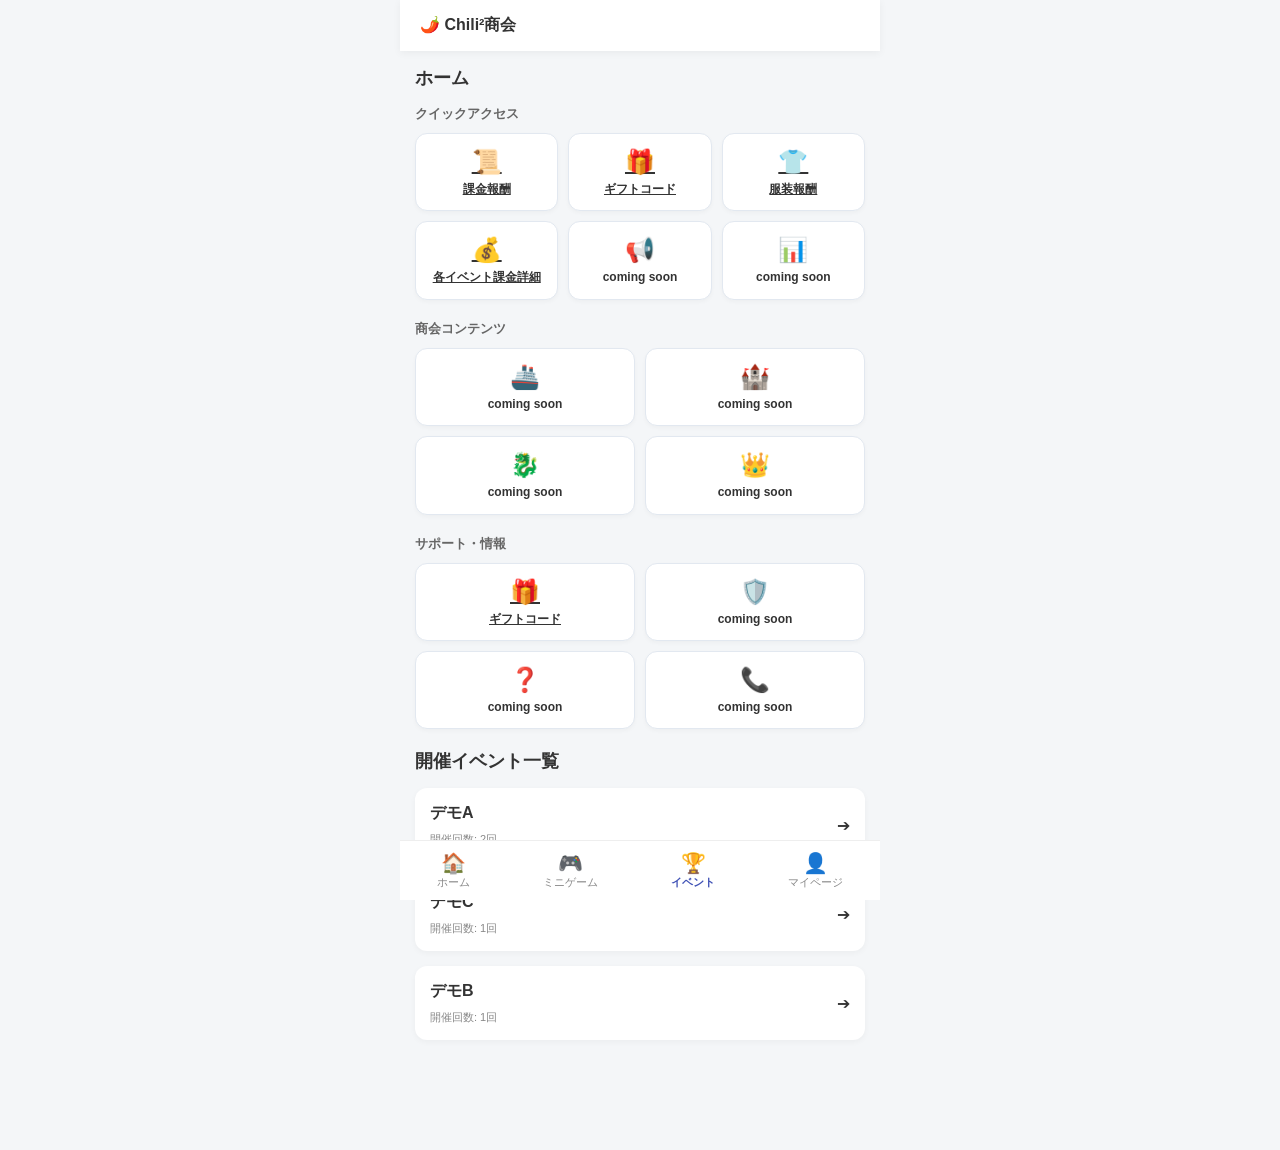
==== index.html @ e974bac5 "Update index.html" ====
<!DOCTYPE html>
<html lang="ja">
<head>
  <meta charset="UTF-8">
  <meta name="viewport" content="width=device-width, initial-scale=1.0, maximum-scale=1.0, user-scalable=no">
  <title>ゲームイベント管理ポータル</title>
  <link rel="stylesheet" href="style.css">
</head>
<body>

  <!-- ヘッダー -->
  <header class="top-bar">
    <div class="logo">🌶️ Chili²商会</div>
  </header>

  <main class="main-content">
      <!-- ▼ ホーム画面 ▼ -->
          <div id="view-home" class="view-section active">
            <h3 class="section-title">ホーム</h3>

            <!-- クイックメニュー（3列グリッド） -->
            <div class="home-section">
              <div class="home-section-title">クイックアクセス</div>
              <div class="btn-grid-3">
                <a href="https://auto-page.37games.com/dzg_0714/?cid=zfy&appLanguage=en-US" class="action-btn" target="_blank" rel="noopener noreferrer">
                  <span class="action-btn-icon">📜</span>
                  <span class="action-btn-label">課金報酬</span>
                </a>
                <a href="https://cdnorigin-gevents.37games.com/globalexchange/index.html?gameid=209" class="action-btn" target="_blank" rel="noopener noreferrer">
                  <span class="action-btn-icon">🎁</span>
                  <span class="action-btn-label">ギフトコード</span>
                </a>
                <a href="https://shonin-chilichili.github.io/hukusou/" class="action-btn" target="_blank" rel="noopener noreferrer">
                  <span class="action-btn-icon">👕</span>
                  <span class="action-btn-label">服装報酬</span>
                </a>
                <a href="item-price.html" class="action-btn" target="_blank" rel="noopener noreferrer">
                  <span class="action-btn-icon">💰</span>
                  <span class="action-btn-label">各イベント課金詳細</span>
                </a>
                <button class="action-btn">
                  <span class="action-btn-icon">📢</span>
                  <span class="action-btn-label">coming soon</span>
                </button>
                <button class="action-btn">
                  <span class="action-btn-icon">📊</span>
                  <span class="action-btn-label">coming soon</span>
                </button>
              </div>
            </div>

            <!-- コンテンツメニュー（2列グリッド） -->
            <div class="home-section">
              <div class="home-section-title">商会コンテンツ</div>
              <div class="btn-grid-2">
                <button class="action-btn">
                  <span class="action-btn-icon">🚢</span>
                  <span class="action-btn-label">coming soon</span>
                </button>
                <button class="action-btn">
                  <span class="action-btn-icon">🏰</span>
                  <span class="action-btn-label">coming soon</span>
                </button>
                <button class="action-btn">
                  <span class="action-btn-icon">🐉</span>
                  <span class="action-btn-label">coming soon</span>
                </button>
                <button class="action-btn">
                  <span class="action-btn-icon">👑</span>
                  <span class="action-btn-label">coming soon</span>
                </button>
              </div>
            </div>

            <!-- サポート・コミュニティ（2列グリッド） -->
            <div class="home-section">
              <div class="home-section-title">サポート・情報</div>
              <div class="btn-grid-2">
                <a href="https://cdnorigin-gevents.37games.com/globalexchange/index.html?gameid=209" class="action-btn" target="_blank" rel="noopener noreferrer">
                  <span class="action-btn-icon">🎁</span>
                  <span class="action-btn-label">ギフトコード</span>
                </a>
                <button class="action-btn">
                  <span class="action-btn-icon">🛡️</span>
                  <span class="action-btn-label">coming soon</span>
                </button>
                <button class="action-btn">
                  <span class="action-btn-icon">❓</span>
                  <span class="action-btn-label">coming soon</span>
                </button>
                <button class="action-btn">
                  <span class="action-btn-icon">📞</span>
                  <span class="action-btn-label">coming soon</span>
                </button>
              </div>
            </div>

          </div>



    <!-- ▼ イベント/イベント一覧画面 ▼ -->
    <div id="view-event-detail" class="view-section active">
      <h3 class="section-title">開催イベント一覧</h3>
      <div id="event-list-container">
        <!-- JSでイベントカードが自動挿入されます -->
      </div>
    </div>

    <!-- ▼ イベント詳細画面 ▼ -->
    <div id="view-event-detail" class="view-section">
      <button id="back-to-events-btn" class="btn-secondary" style="margin-bottom: 15px;">← イベント一覧に戻る</button>
      <h3 id="detail-event-title" class="section-title">イベント名</h3>
      <div id="event-history-container">
        <!-- JSで日付ごとの全員の戦績が自動挿入されます -->
      </div>
    </div>

<!-- ▼ ミニゲーム画面 ▼ -->
    <div id="view-minigame" class="view-section">
      <h3 class="section-title">ミニゲーム</h3>
      
      <!-- カード全体をタップで移動可能なリンク構造 -->
      <a href="minigame/牧場点呼.html" class="game-card" style="background-image: url('image/牧場点呼.png');" target="_blank" rel="noopener noreferrer">
        <div class="game-card-content">
          <span class="game-title">牧場点呼</span>
        </div>
      </a>
      <br>
      <a href="minigame/棋士との遭遇.html" class="game-card" style="background-image: url('image/棋士との遭遇.png');" target="_blank" rel="noopener noreferrer">
        <div class="game-card-content">
          <span class="game-title">棋士との遭遇</span>
        </div>
      </a>
      <br>
      <a href="minigame/花札の恋.html" class="game-card" style="background-image: url('image/花札の恋.png');" target="_blank" rel="noopener noreferrer">
        <div class="game-card-content">
          <span class="game-title">花札の恋</span>
        </div>
      </a>

    </div>

    <!-- ▼ マイページ画面 ▼ -->
    <div id="view-profile" class="view-section">
      <h3 class="section-title">マイページ</h3>

      <!-- 未ログイン状態（ID入力フォーム） -->
      <div id="login-form" class="card text-center">
        <p>プレイヤーID（番号）を入力してください。</p>
        <p class="hint">※テスト用ID: 1001 (田中), 1002 (佐藤)</p>
        <input type="number" id="member-id-input" placeholder="例: 1001" inputmode="numeric">
        <p id="login-error" class="error-msg hidden">該当するIDが見つかりません。</p>
        <button id="login-btn" class="btn-primary" style="width: 100%;">戦績を見る</button>
      </div>

      <!-- ログイン成功後の表示エリア -->
      <div id="user-dashboard" class="hidden">
        <div class="user-header card">
          <div class="user-icon">👤</div>
          <h4 id="user-name">---</h4>
          <p>ID: <span id="user-id-display">----</span></p>
          <button id="logout-btn" class="btn-secondary btn-sm" style="margin-top: 10px;">ID変更</button>
        </div>

        <!-- 表示形式の切り替えタブ -->
        <div class="display-toggle-tabs">
          <button id="tab-timeline" class="toggle-tab active">日付順（時系列）</button>
          <button id="tab-by-event" class="toggle-tab">イベント別</button>
        </div>

        <!-- 時系列表示 -->
        <div id="personal-timeline-view">
          <!-- JSで自動生成 -->
        </div>

        <!-- イベント別表示 -->
        <div id="personal-by-event-view" class="hidden">
          <!-- JSで自動生成 -->
        </div>
      </div>

    </div>

  </main>

  <!-- 下部固定ナビゲーション -->
  <nav class="bottom-nav">
    <a href="#" class="nav-item" data-target="home">
      <span class="nav-icon">🏠</span>
      <span class="nav-label">ホーム</span>
    </a>
    <a href="#" class="nav-item" data-target="minigame">
      <span class="nav-icon">🎮</span>
      <span class="nav-label">ミニゲーム</span>
    </a>
    <a href="#" class="nav-item active" data-target="event-detail">
      <span class="nav-icon">🏆</span>
      <span class="nav-label">イベント</span>
    </a>
    <a href="#" class="nav-item" data-target="profile">
      <span class="nav-icon">👤</span>
      <span class="nav-label">マイページ</span>
    </a>
  </nav>

  <script src="script.js"></script>
</body>
</html>
---- style.css ----
:root {
  --primary-color: #3f51b5;
  --bg-color: #f4f6f8;
  --text-main: #333;
  --text-sub: #666;
}

body {
  margin: 0;
  font-family: -apple-system, BlinkMacSystemFont, "Segoe UI", Roboto, sans-serif;
  background-color: var(--bg-color);
  color: var(--text-main);
  max-width: 480px;
  margin: 0 auto;
  min-height: 100vh;
  position: relative;
  padding-bottom: 80px;
}

.top-bar {
  background-color: #fff;
  padding: 15px 20px;
  font-weight: bold;
  box-shadow: 0 2px 8px rgba(0,0,0,0.05);
}

.main-content {
  padding: 15px;
}

.section-title {
  font-size: 18px;
  margin-top: 0;
  margin-bottom: 15px;
}

.card {
  background: #fff;
  border-radius: 12px;
  padding: 15px;
  margin-bottom: 15px;
  box-shadow: 0 2px 6px rgba(0,0,0,0.04);
}

.text-center { text-align: center; }
.hidden { display: none !important; }

.view-section {
  display: none;
}
.view-section.active {
  display: block;
}

/* ボタン類 */
.btn-primary {
  background: var(--primary-color);
  color: #fff;
  border: none;
  padding: 12px;
  border-radius: 8px;
  font-weight: bold;
  cursor: pointer;
}
.btn-secondary {
  background: #e0e0e0;
  color: #333;
  border: none;
  padding: 8px 16px;
  border-radius: 6px;
  cursor: pointer;
}
.btn-sm { font-size: 12px; padding: 4px 10px; }

/* 入力フォーム */
#member-id-input {
  width: 80%;
  padding: 10px;
  margin: 15px 0;
  font-size: 18px;
  text-align: center;
  border: 1px solid #ccc;
  border-radius: 8px;
}
.hint { font-size: 11px; color: #888; }
.error-msg { color: #d32f2f; font-size: 12px; }

/* イベントカード */
.event-card {
  display: flex;
  justify-content: space-between;
  align-items: center;
  cursor: pointer;
}

/* 日付・ランキングリスト */
.date-badge {
  display: inline-block;
  background: #e8eaf6;
  color: var(--primary-color);
  padding: 4px 8px;
  border-radius: 4px;
  font-size: 12px;
  font-weight: bold;
  margin-bottom: 10px;
}

.score-list {
  list-style: none;
  padding: 0;
  margin: 0;
}
.score-item {
  display: flex;
  justify-content: space-between;
  padding: 8px 0;
  border-bottom: 1px dashed #eee;
}
.score-item:last-child { border-bottom: none; }
.points { font-weight: bold; color: #2e7d32; }

/* 表示切り替えタブ */
.display-toggle-tabs {
  display: flex;
  gap: 10px;
  margin-bottom: 15px;
}
.toggle-tab {
  flex: 1;
  padding: 10px;
  border: 1px solid var(--primary-color);
  background: #fff;
  color: var(--primary-color);
  border-radius: 8px;
  font-weight: bold;
  cursor: pointer;
}
.toggle-tab.active {
  background: var(--primary-color);
  color: #fff;
}

/* ナビゲーション */
.bottom-nav {
  position: fixed;
  bottom: 0;
  left: 50%;
  transform: translateX(-50%);
  width: 100%;
  max-width: 480px;
  background: #fff;
  display: flex;
  justify-content: space-around;
  padding: 10px 0;
  border-top: 1px solid #eee;
  z-index: 100;
}
.nav-item {
  display: flex;
  flex-direction: column;
  align-items: center;
  text-decoration: none;
  color: #888;
  font-size: 11px;
}
.nav-item.active { color: var(--primary-color); font-weight: bold; }
.nav-icon { font-size: 20px; }



/* リンクボタン用スタイル */
.btn-game-link {
  display: block;
  text-decoration: none;
  line-height: 24px;
  box-sizing: border-box;
}

/* ミニゲームカード全体（全体タップ可） */
.game-card {
  display: block;
  position: relative;
  width: 100%;
  height: 140px;
  border-radius: 12px;
  overflow: hidden;
  text-decoration: none;
  background-size: cover;
  background-position: center;
  box-shadow: 0 2px 6px rgba(0,0,0,0.1);
  box-sizing: border-box;
}

/* 薄い灰色のオーバーレイ（文字の視認性向上のための薄いグレーレイヤー） */
.game-card::before {
  content: '';
  position: absolute;
  top: 0;
  left: 0;
  width: 100%;
  height: 100%;
  background-color: rgba(80, 80, 80, 0.5); /* 灰色の濃さは最後の数値(0.5)で調整可能 */
  z-index: 1;
}

/* カード内のタイトルテキスト配置 */
.game-card-content {
  position: relative;
  z-index: 2;
  height: 100%;
  display: flex;
  align-items: center;
  justify-content: center;
  padding: 15px;
  box-sizing: border-box;
}

.game-title {
  color: #ffffff;
  font-size: 20px;
  font-weight: bold;
  text-shadow: 0 2px 4px rgba(0, 0, 0, 0.6);
  text-align: center;
}

/* ===================================
   ホーム画面用ボタン＆グリッドスタイル
   =================================== */

.home-section {
  margin-bottom: 20px;
}

.home-section-title {
  font-size: 13px;
  color: var(--text-sub);
  margin-bottom: 10px;
  font-weight: bold;
}

/* メインバナー風ボタン */
.banner-btn {
  display: flex;
  align-items: center;
  justify-content: space-between;
  background: linear-gradient(135deg, var(--primary-color), #5c6bc0);
  color: #ffffff;
  padding: 16px 20px;
  border-radius: 12px;
  font-weight: bold;
  font-size: 15px;
  margin-bottom: 20px;
  box-shadow: 0 4px 10px rgba(63, 81, 181, 0.25);
  cursor: pointer;
  border: none;
  width: 100%;
  box-sizing: border-box;
  transition: transform 0.1s, opacity 0.1s;
}

.banner-btn:active {
  opacity: 0.9;
  transform: scale(0.98);
}

/* グリッドレイアウト（3列 / 2列） */
.btn-grid-3 {
  display: grid;
  grid-template-columns: repeat(3, 1fr);
  gap: 10px;
}

.btn-grid-2 {
  display: grid;
  grid-template-columns: repeat(2, 1fr);
  gap: 10px;
}

/* アイコンカードボタン */
.action-btn {
  display: flex;
  flex-direction: column;
  align-items: center;
  justify-content: center;
  background: #ffffff;
  border: 1px solid #e2e8f0;
  border-radius: 12px;
  padding: 14px 8px;
  color: var(--text-main);
  box-shadow: 0 2px 4px rgba(0,0,0,0.03);
  transition: transform 0.1s, background-color 0.1s, box-shadow 0.1s;
  cursor: pointer;
  width: 100%;
  box-sizing: border-box;
}

.action-btn:hover {
  box-shadow: 0 4px 8px rgba(0,0,0,0.06);
}

.action-btn:active {
  transform: scale(0.96);
  background-color: #f0f4f8;
}

.action-btn-icon {
  font-size: 24px;
  margin-bottom: 6px;
}

.action-btn-label {
  font-size: 12px;
  font-weight: bold;
  text-align: center;
  line-height: 1.2;
}
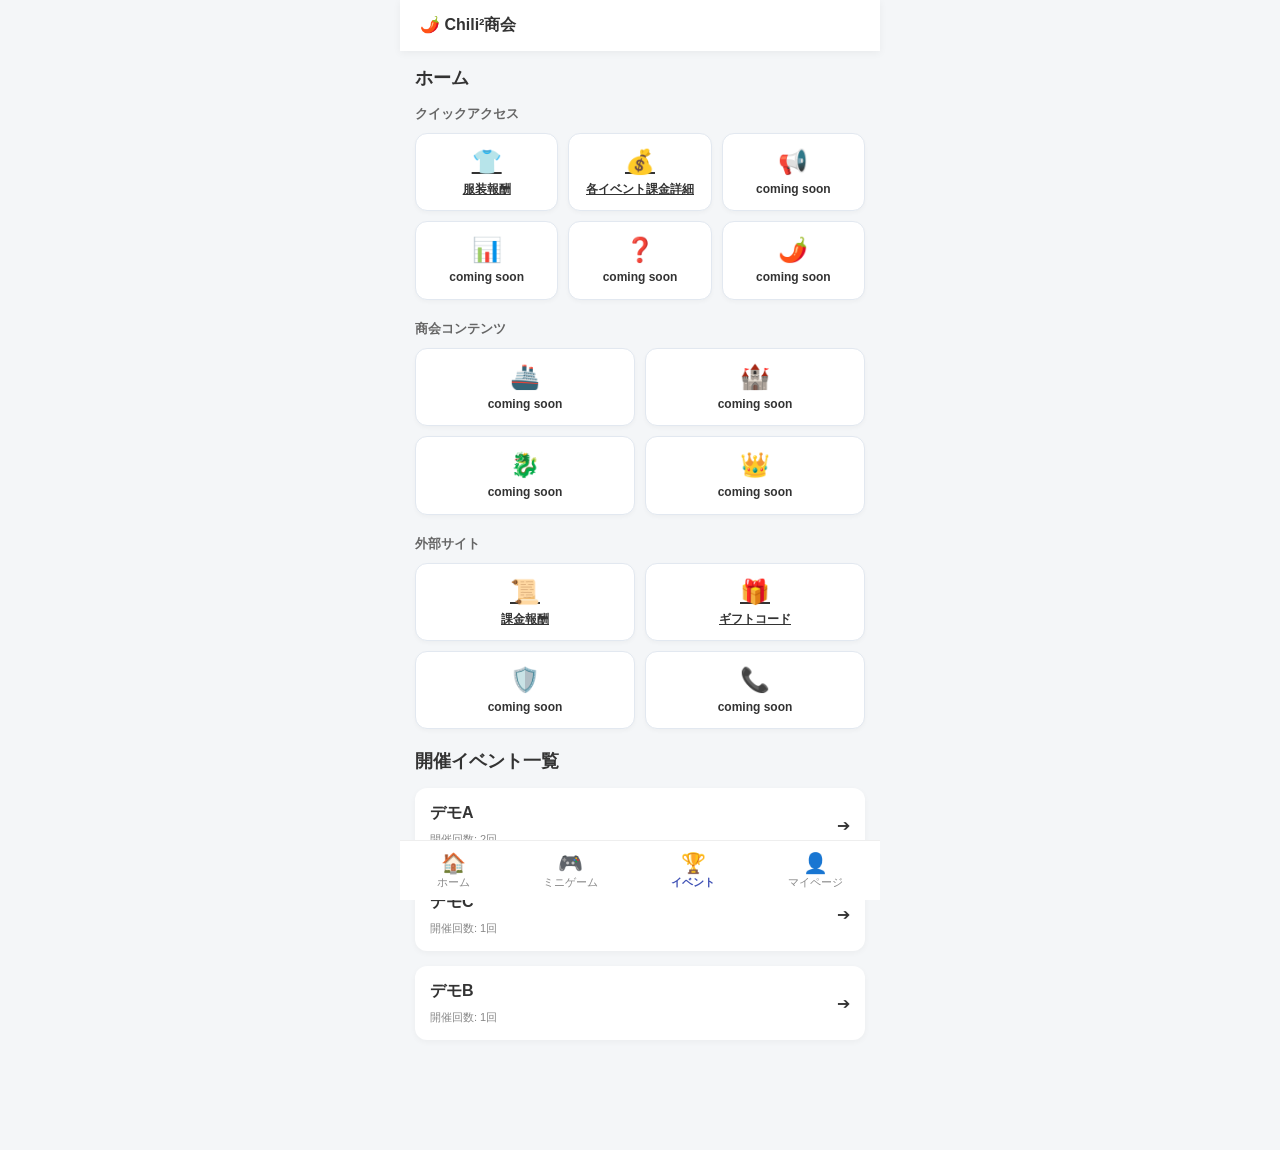
==== commit 62976ff8: "Update index.html" ====
--- a/index.html
+++ b/index.html
@@ -22,14 +22,6 @@
             <div class="home-section">
               <div class="home-section-title">クイックアクセス</div>
               <div class="btn-grid-3">
-                <a href="https://auto-page.37games.com/dzg_0714/?cid=zfy&appLanguage=en-US" class="action-btn" target="_blank" rel="noopener noreferrer">
-                  <span class="action-btn-icon">📜</span>
-                  <span class="action-btn-label">課金報酬</span>
-                </a>
-                <a href="https://cdnorigin-gevents.37games.com/globalexchange/index.html?gameid=209" class="action-btn" target="_blank" rel="noopener noreferrer">
-                  <span class="action-btn-icon">🎁</span>
-                  <span class="action-btn-label">ギフトコード</span>
-                </a>
                 <a href="https://shonin-chilichili.github.io/hukusou/" class="action-btn" target="_blank" rel="noopener noreferrer">
                   <span class="action-btn-icon">👕</span>
                   <span class="action-btn-label">服装報酬</span>
@@ -44,6 +36,14 @@
                 </button>
                 <button class="action-btn">
                   <span class="action-btn-icon">📊</span>
+                  <span class="action-btn-label">coming soon</span>
+                </button>
+                <button class="action-btn">
+                  <span class="action-btn-icon">❓</span>
+                  <span class="action-btn-label">coming soon</span>
+                </button>
+                <button class="action-btn">
+                  <span class="action-btn-icon">🌶️</span>
                   <span class="action-btn-label">coming soon</span>
                 </button>
               </div>
@@ -74,18 +74,18 @@
 
             <!-- サポート・コミュニティ（2列グリッド） -->
             <div class="home-section">
-              <div class="home-section-title">サポート・情報</div>
+              <div class="home-section-title">外部サイト</div>
               <div class="btn-grid-2">
+                <a href="https://auto-page.37games.com/dzg_0714/?cid=zfy&appLanguage=en-US" class="action-btn" target="_blank" rel="noopener noreferrer">
+                  <span class="action-btn-icon">📜</span>
+                  <span class="action-btn-label">課金報酬</span>
+                </a>
                 <a href="https://cdnorigin-gevents.37games.com/globalexchange/index.html?gameid=209" class="action-btn" target="_blank" rel="noopener noreferrer">
                   <span class="action-btn-icon">🎁</span>
                   <span class="action-btn-label">ギフトコード</span>
                 </a>
                 <button class="action-btn">
                   <span class="action-btn-icon">🛡️</span>
-                  <span class="action-btn-label">coming soon</span>
-                </button>
-                <button class="action-btn">
-                  <span class="action-btn-icon">❓</span>
                   <span class="action-btn-label">coming soon</span>
                 </button>
                 <button class="action-btn">
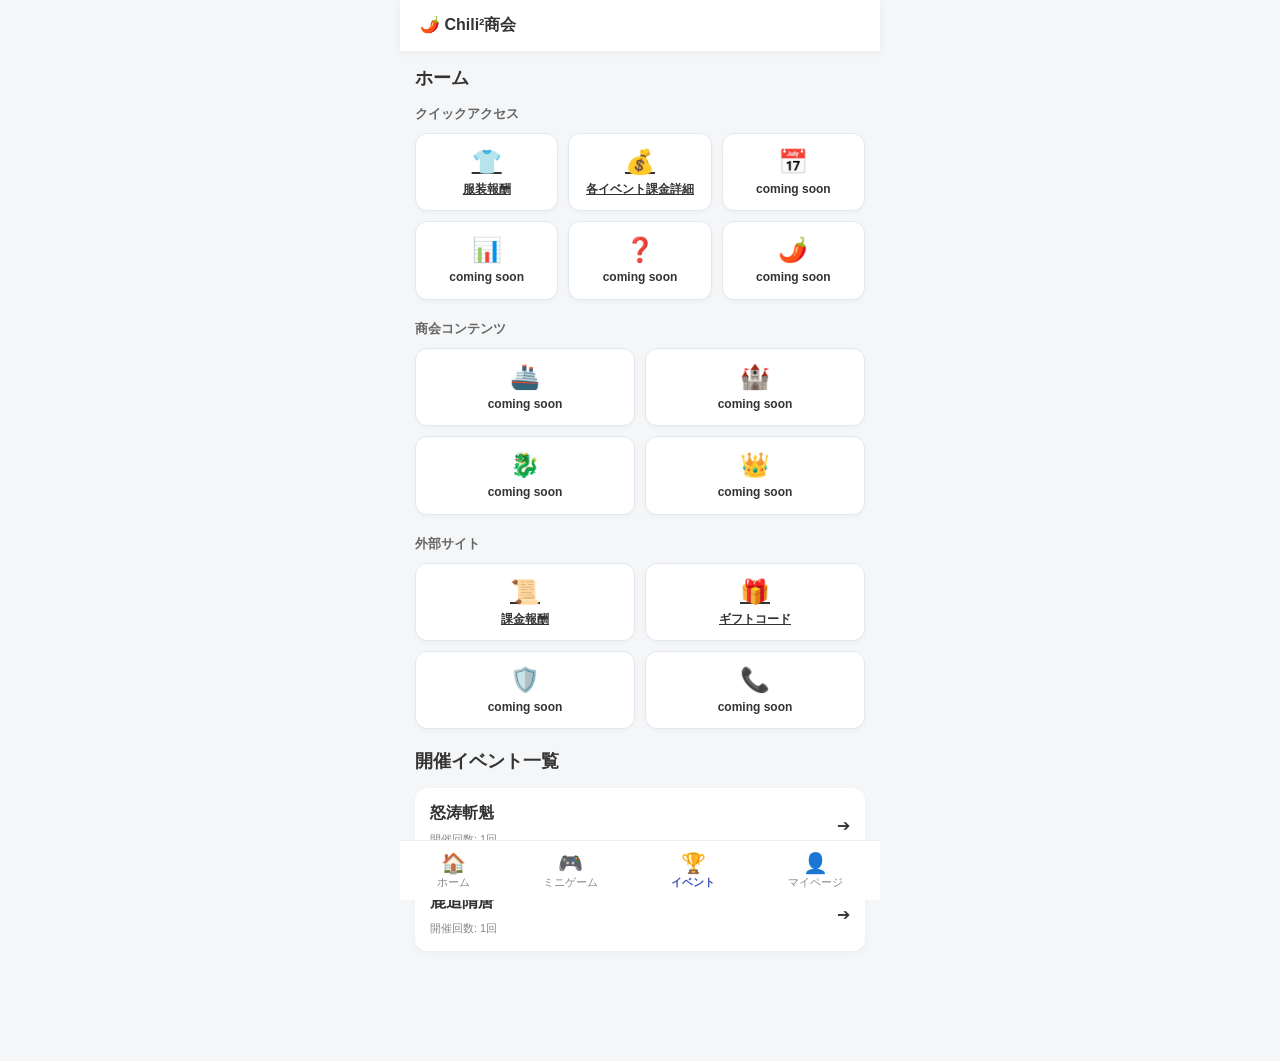
==== commit c4b26327: "Update index.html" ====
--- a/index.html
+++ b/index.html
@@ -22,16 +22,16 @@
             <div class="home-section">
               <div class="home-section-title">クイックアクセス</div>
               <div class="btn-grid-3">
-                <a href="https://shonin-chilichili.github.io/hukusou/" class="action-btn" target="_blank" rel="noopener noreferrer">
+                <a href="https://shonin-chilichili.github.io/hukusou/" class="action-btn" rel="noopener noreferrer">
                   <span class="action-btn-icon">👕</span>
                   <span class="action-btn-label">服装報酬</span>
                 </a>
-                <a href="item-price.html" class="action-btn" target="_blank" rel="noopener noreferrer">
+                <a href="item-price.html" class="action-btn" rel="noopener noreferrer">
                   <span class="action-btn-icon">💰</span>
                   <span class="action-btn-label">各イベント課金詳細</span>
                 </a>
                 <button class="action-btn">
-                  <span class="action-btn-icon">📢</span>
+                  <span class="action-btn-icon">📅</span>
                   <span class="action-btn-label">coming soon</span>
                 </button>
                 <button class="action-btn">
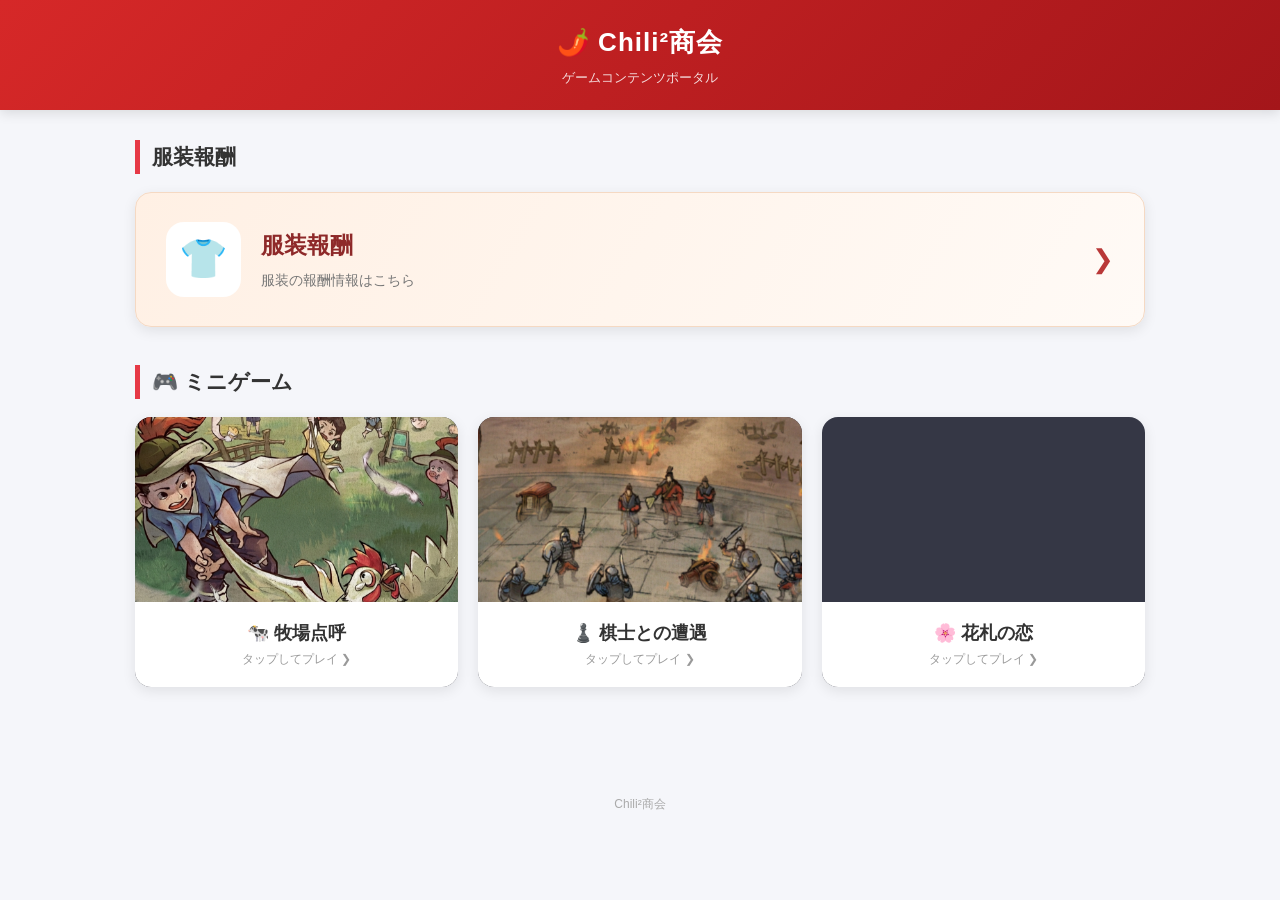
==== commit 63c5611e: "Update index.html" ====
--- a/index.html
+++ b/index.html
@@ -1,209 +1,353 @@
+
 <!DOCTYPE html>
 <html lang="ja">
 <head>
   <meta charset="UTF-8">
-  <meta name="viewport" content="width=device-width, initial-scale=1.0, maximum-scale=1.0, user-scalable=no">
-  <title>ゲームイベント管理ポータル</title>
-  <link rel="stylesheet" href="style.css">
+  <meta name="viewport" content="width=device-width, initial-scale=1.0">
+  <title>Chili²商会 | コンテンツ</title>
+
+  <style>
+    * {
+      box-sizing: border-box;
+    }
+
+    body {
+      margin: 0;
+      font-family: "Helvetica Neue", Arial, sans-serif;
+      background: #f5f6fa;
+      color: #333;
+      line-height: 1.6;
+    }
+
+    /* ヘッダー */
+    .top-bar {
+      background: linear-gradient(135deg, #d62828, #a4161a);
+      color: white;
+      text-align: center;
+      padding: 22px 15px;
+      box-shadow: 0 3px 12px rgba(0,0,0,0.12);
+    }
+
+    .logo {
+      font-size: 26px;
+      font-weight: 800;
+      letter-spacing: 1px;
+    }
+
+    .sub-title {
+      font-size: 13px;
+      margin-top: 4px;
+      opacity: 0.85;
+    }
+
+    /* メイン */
+    .container {
+      max-width: 1050px;
+      margin: 0 auto;
+      padding: 30px 20px 60px;
+    }
+
+    .section {
+      margin-bottom: 38px;
+    }
+
+    .section-title {
+      font-size: 21px;
+      font-weight: bold;
+      margin: 0 0 18px;
+      padding-left: 12px;
+      border-left: 5px solid #e63946;
+    }
+
+    /* 共通カード */
+    a {
+      text-decoration: none;
+      color: inherit;
+    }
+
+    .card {
+      display: block;
+      position: relative;
+      overflow: hidden;
+      border-radius: 16px;
+      box-shadow: 0 4px 14px rgba(0,0,0,0.09);
+      transition: transform 0.25s, box-shadow 0.25s;
+    }
+
+    .card:hover {
+      transform: translateY(-4px);
+      box-shadow: 0 9px 22px rgba(0,0,0,0.16);
+    }
+
+    .card:focus-visible {
+      outline: 3px solid #e63946;
+      outline-offset: 4px;
+    }
+
+    /* 服装報酬 */
+    .reward-card {
+      display: flex;
+      align-items: center;
+      justify-content: space-between;
+      gap: 15px;
+      min-height: 135px;
+      background: linear-gradient(120deg, #fff0e4, #fffaf6);
+      border: 1px solid #f5d9c3;
+      padding: 25px 30px;
+    }
+
+    .reward-left {
+      display: flex;
+      align-items: center;
+      gap: 20px;
+    }
+
+    .reward-icon {
+      display: flex;
+      justify-content: center;
+      align-items: center;
+      width: 75px;
+      height: 75px;
+      border-radius: 18px;
+      background: white;
+      font-size: 39px;
+      flex-shrink: 0;
+    }
+
+    .reward-name {
+      font-size: 23px;
+      font-weight: bold;
+      color: #8e2929;
+    }
+
+    .reward-description {
+      font-size: 14px;
+      color: #777;
+      margin-top: 5px;
+    }
+
+    .reward-arrow {
+      font-size: 26px;
+      color: #b93838;
+    }
+
+    /* ミニゲーム */
+    .game-grid {
+      display: grid;
+      grid-template-columns: repeat(3, minmax(0, 1fr));
+      gap: 20px;
+    }
+
+    .game-card {
+      background-color: #353745;
+    }
+
+    .game-image {
+      height: 185px;
+      background-position: center;
+      background-size: cover;
+      background-repeat: no-repeat;
+      transition: transform 0.3s;
+    }
+
+    .game-card:hover .game-image {
+      transform: scale(1.04);
+    }
+
+    .game-info {
+      position: relative;
+      background: white;
+      text-align: center;
+      padding: 17px 10px;
+    }
+
+    .game-title {
+      font-size: 18px;
+      font-weight: bold;
+      color: #333;
+    }
+
+    .game-hint {
+      font-size: 12px;
+      color: #999;
+      margin-top: 3px;
+    }
+
+    /* フッター */
+    .footer {
+      text-align: center;
+      font-size: 12px;
+      color: #aaa;
+      padding: 10px 0 25px;
+    }
+
+    /* スマホ */
+    @media (max-width: 650px) {
+      .top-bar {
+        padding: 18px 12px;
+      }
+
+      .logo {
+        font-size: 23px;
+      }
+
+      .container {
+        padding: 24px 15px 35px;
+      }
+
+      .section-title {
+        font-size: 19px;
+      }
+
+      .reward-card {
+        padding: 20px;
+        min-height: 110px;
+      }
+
+      .reward-icon {
+        width: 58px;
+        height: 58px;
+        font-size: 31px;
+      }
+
+      .reward-left {
+        gap: 13px;
+      }
+
+      .reward-name {
+        font-size: 19px;
+      }
+
+      .reward-description {
+        font-size: 12px;
+      }
+
+      .game-grid {
+        grid-template-columns: 1fr;
+        gap: 17px;
+      }
+
+      .game-image {
+        height: 190px;
+      }
+
+      .game-info {
+        padding: 13px;
+      }
+    }
+
+    @media (prefers-reduced-motion: reduce) {
+      .card,
+      .game-image {
+        transition: none;
+      }
+    }
+  </style>
 </head>
+
 <body>
 
   <!-- ヘッダー -->
   <header class="top-bar">
     <div class="logo">🌶️ Chili²商会</div>
+    <div class="sub-title">ゲームコンテンツポータル</div>
   </header>
 
-  <main class="main-content">
-      <!-- ▼ ホーム画面 ▼ -->
-          <div id="view-home" class="view-section active">
-            <h3 class="section-title">ホーム</h3>
-
-            <!-- クイックメニュー（3列グリッド） -->
-            <div class="home-section">
-              <div class="home-section-title">クイックアクセス</div>
-              <div class="btn-grid-3">
-                <a href="https://shonin-chilichili.github.io/hukusou/" class="action-btn" rel="noopener noreferrer">
-                  <span class="action-btn-icon">👕</span>
-                  <span class="action-btn-label">服装報酬</span>
-                </a>
-                <a href="item-price.html" class="action-btn" rel="noopener noreferrer">
-                  <span class="action-btn-icon">💰</span>
-                  <span class="action-btn-label">各イベント課金詳細</span>
-                </a>
-                <button class="action-btn">
-                  <span class="action-btn-icon">📅</span>
-                  <span class="action-btn-label">coming soon</span>
-                </button>
-                <button class="action-btn">
-                  <span class="action-btn-icon">📊</span>
-                  <span class="action-btn-label">coming soon</span>
-                </button>
-                <button class="action-btn">
-                  <span class="action-btn-icon">❓</span>
-                  <span class="action-btn-label">coming soon</span>
-                </button>
-                <button class="action-btn">
-                  <span class="action-btn-icon">🌶️</span>
-                  <span class="action-btn-label">coming soon</span>
-                </button>
-              </div>
+  <main class="container">
+
+    <!-- 服装報酬 -->
+    <section class="section">
+      <h2 class="section-title">服装報酬</h2>
+
+      <a
+        href="https://shonin-chilichili.github.io/hukusou/"
+        class="card reward-card"
+        target="_blank"
+        rel="noopener noreferrer"
+      >
+        <div class="reward-left">
+          <div class="reward-icon">👕</div>
+
+          <div>
+            <div class="reward-name">服装報酬</div>
+            <div class="reward-description">
+              服装の報酬情報はこちら
             </div>
-
-            <!-- コンテンツメニュー（2列グリッド） -->
-            <div class="home-section">
-              <div class="home-section-title">商会コンテンツ</div>
-              <div class="btn-grid-2">
-                <button class="action-btn">
-                  <span class="action-btn-icon">🚢</span>
-                  <span class="action-btn-label">coming soon</span>
-                </button>
-                <button class="action-btn">
-                  <span class="action-btn-icon">🏰</span>
-                  <span class="action-btn-label">coming soon</span>
-                </button>
-                <button class="action-btn">
-                  <span class="action-btn-icon">🐉</span>
-                  <span class="action-btn-label">coming soon</span>
-                </button>
-                <button class="action-btn">
-                  <span class="action-btn-icon">👑</span>
-                  <span class="action-btn-label">coming soon</span>
-                </button>
-              </div>
-            </div>
-
-            <!-- サポート・コミュニティ（2列グリッド） -->
-            <div class="home-section">
-              <div class="home-section-title">外部サイト</div>
-              <div class="btn-grid-2">
-                <a href="https://auto-page.37games.com/dzg_0714/?cid=zfy&appLanguage=en-US" class="action-btn" target="_blank" rel="noopener noreferrer">
-                  <span class="action-btn-icon">📜</span>
-                  <span class="action-btn-label">課金報酬</span>
-                </a>
-                <a href="https://cdnorigin-gevents.37games.com/globalexchange/index.html?gameid=209" class="action-btn" target="_blank" rel="noopener noreferrer">
-                  <span class="action-btn-icon">🎁</span>
-                  <span class="action-btn-label">ギフトコード</span>
-                </a>
-                <button class="action-btn">
-                  <span class="action-btn-icon">🛡️</span>
-                  <span class="action-btn-label">coming soon</span>
-                </button>
-                <button class="action-btn">
-                  <span class="action-btn-icon">📞</span>
-                  <span class="action-btn-label">coming soon</span>
-                </button>
-              </div>
-            </div>
-
           </div>
-
-
-
-    <!-- ▼ イベント/イベント一覧画面 ▼ -->
-    <div id="view-event-detail" class="view-section active">
-      <h3 class="section-title">開催イベント一覧</h3>
-      <div id="event-list-container">
-        <!-- JSでイベントカードが自動挿入されます -->
+        </div>
+
+        <span class="reward-arrow">❯</span>
+      </a>
+    </section>
+
+    <!-- ミニゲーム -->
+    <section class="section">
+      <h2 class="section-title">🎮 ミニゲーム</h2>
+
+      <div class="game-grid">
+
+        <!-- 牧場点呼 -->
+        <a
+          href="minigame/牧場点呼.html"
+          class="card game-card"
+          target="_blank"
+          rel="noopener noreferrer"
+        >
+          <div
+            class="game-image"
+            style="background-image: url('image/牧場点呼.png');"
+          ></div>
+
+          <div class="game-info">
+            <div class="game-title">🐄 牧場点呼</div>
+            <div class="game-hint">タップしてプレイ ❯</div>
+          </div>
+        </a>
+
+        <!-- 棋士との遭遇 -->
+        <a
+          href="minigame/棋士との遭遇.html"
+          class="card game-card"
+          target="_blank"
+          rel="noopener noreferrer"
+        >
+          <div
+            class="game-image"
+            style="background-image: url('image/棋士との遭遇.png');"
+          ></div>
+
+          <div class="game-info">
+            <div class="game-title">♟️ 棋士との遭遇</div>
+            <div class="game-hint">タップしてプレイ ❯</div>
+          </div>
+        </a>
+
+        <!-- 花札の恋 -->
+        <a
+          href="minigame/花札の恋.html"
+          class="card game-card"
+          target="_blank"
+          rel="noopener noreferrer"
+        >
+          <div
+            class="game-image"
+            style="background-image: url('image/花札の恋.png');"
+          ></div>
+
+          <div class="game-info">
+            <div class="game-title">🌸 花札の恋</div>
+            <div class="game-hint">タップしてプレイ ❯</div>
+          </div>
+        </a>
+
       </div>
-    </div>
-
-    <!-- ▼ イベント詳細画面 ▼ -->
-    <div id="view-event-detail" class="view-section">
-      <button id="back-to-events-btn" class="btn-secondary" style="margin-bottom: 15px;">← イベント一覧に戻る</button>
-      <h3 id="detail-event-title" class="section-title">イベント名</h3>
-      <div id="event-history-container">
-        <!-- JSで日付ごとの全員の戦績が自動挿入されます -->
-      </div>
-    </div>
-
-<!-- ▼ ミニゲーム画面 ▼ -->
-    <div id="view-minigame" class="view-section">
-      <h3 class="section-title">ミニゲーム</h3>
-      
-      <!-- カード全体をタップで移動可能なリンク構造 -->
-      <a href="minigame/牧場点呼.html" class="game-card" style="background-image: url('image/牧場点呼.png');" target="_blank" rel="noopener noreferrer">
-        <div class="game-card-content">
-          <span class="game-title">牧場点呼</span>
-        </div>
-      </a>
-      <br>
-      <a href="minigame/棋士との遭遇.html" class="game-card" style="background-image: url('image/棋士との遭遇.png');" target="_blank" rel="noopener noreferrer">
-        <div class="game-card-content">
-          <span class="game-title">棋士との遭遇</span>
-        </div>
-      </a>
-      <br>
-      <a href="minigame/花札の恋.html" class="game-card" style="background-image: url('image/花札の恋.png');" target="_blank" rel="noopener noreferrer">
-        <div class="game-card-content">
-          <span class="game-title">花札の恋</span>
-        </div>
-      </a>
-
-    </div>
-
-    <!-- ▼ マイページ画面 ▼ -->
-    <div id="view-profile" class="view-section">
-      <h3 class="section-title">マイページ</h3>
-
-      <!-- 未ログイン状態（ID入力フォーム） -->
-      <div id="login-form" class="card text-center">
-        <p>プレイヤーID（番号）を入力してください。</p>
-        <p class="hint">※テスト用ID: 1001 (田中), 1002 (佐藤)</p>
-        <input type="number" id="member-id-input" placeholder="例: 1001" inputmode="numeric">
-        <p id="login-error" class="error-msg hidden">該当するIDが見つかりません。</p>
-        <button id="login-btn" class="btn-primary" style="width: 100%;">戦績を見る</button>
-      </div>
-
-      <!-- ログイン成功後の表示エリア -->
-      <div id="user-dashboard" class="hidden">
-        <div class="user-header card">
-          <div class="user-icon">👤</div>
-          <h4 id="user-name">---</h4>
-          <p>ID: <span id="user-id-display">----</span></p>
-          <button id="logout-btn" class="btn-secondary btn-sm" style="margin-top: 10px;">ID変更</button>
-        </div>
-
-        <!-- 表示形式の切り替えタブ -->
-        <div class="display-toggle-tabs">
-          <button id="tab-timeline" class="toggle-tab active">日付順（時系列）</button>
-          <button id="tab-by-event" class="toggle-tab">イベント別</button>
-        </div>
-
-        <!-- 時系列表示 -->
-        <div id="personal-timeline-view">
-          <!-- JSで自動生成 -->
-        </div>
-
-        <!-- イベント別表示 -->
-        <div id="personal-by-event-view" class="hidden">
-          <!-- JSで自動生成 -->
-        </div>
-      </div>
-
-    </div>
+    </section>
 
   </main>
 
-  <!-- 下部固定ナビゲーション -->
-  <nav class="bottom-nav">
-    <a href="#" class="nav-item" data-target="home">
-      <span class="nav-icon">🏠</span>
-      <span class="nav-label">ホーム</span>
-    </a>
-    <a href="#" class="nav-item" data-target="minigame">
-      <span class="nav-icon">🎮</span>
-      <span class="nav-label">ミニゲーム</span>
-    </a>
-    <a href="#" class="nav-item active" data-target="event-detail">
-      <span class="nav-icon">🏆</span>
-      <span class="nav-label">イベント</span>
-    </a>
-    <a href="#" class="nav-item" data-target="profile">
-      <span class="nav-icon">👤</span>
-      <span class="nav-label">マイページ</span>
-    </a>
-  </nav>
-
-  <script src="script.js"></script>
+  <footer class="footer">
+    Chili²商会
+  </footer>
+
 </body>
 </html>
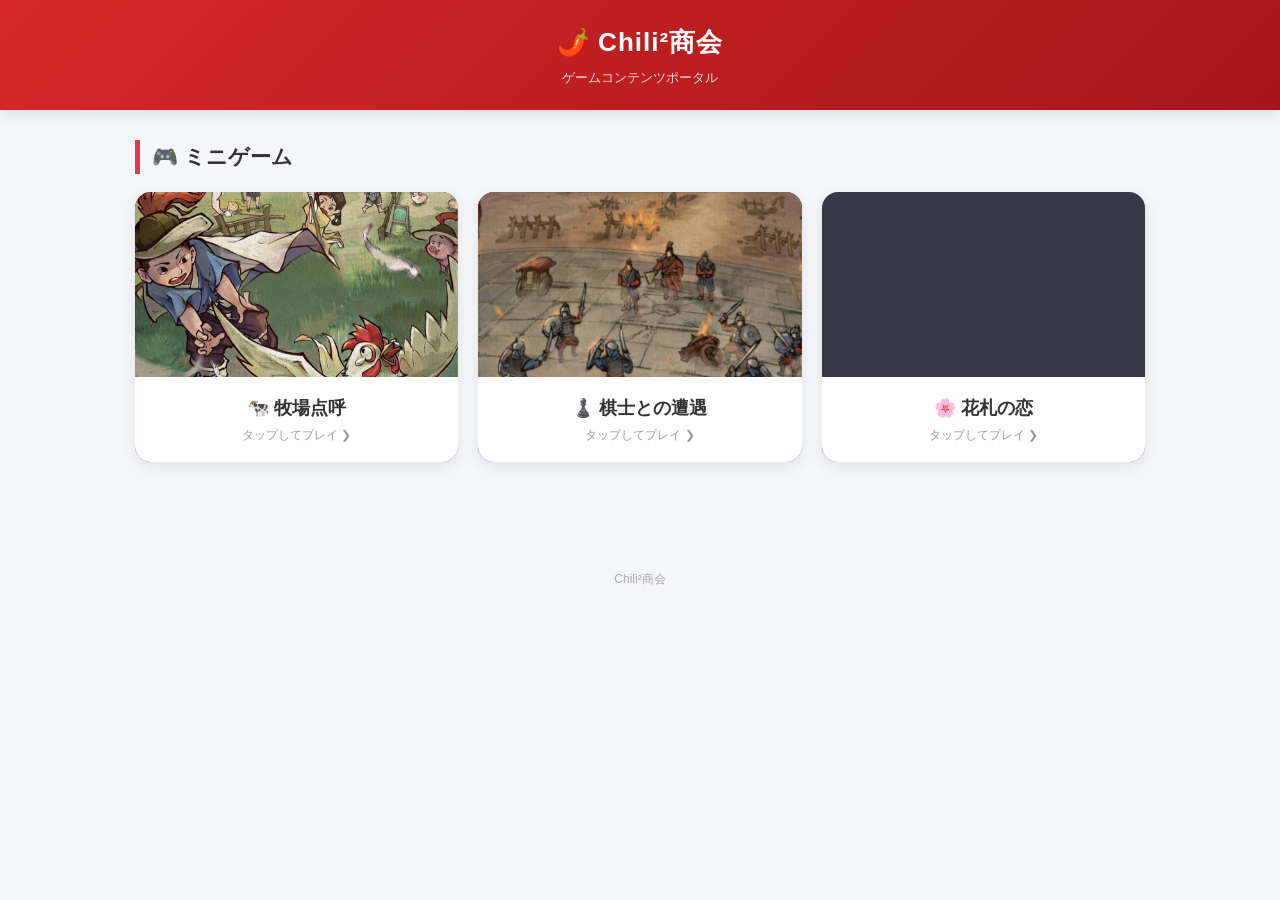
==== commit 6a27136b: "Update index.html" ====
--- a/index.html
+++ b/index.html
@@ -254,32 +254,6 @@
   </header>
 
   <main class="container">
-
-    <!-- 服装報酬 -->
-    <section class="section">
-      <h2 class="section-title">服装報酬</h2>
-
-      <a
-        href="https://shonin-chilichili.github.io/hukusou/"
-        class="card reward-card"
-        target="_blank"
-        rel="noopener noreferrer"
-      >
-        <div class="reward-left">
-          <div class="reward-icon">👕</div>
-
-          <div>
-            <div class="reward-name">服装報酬</div>
-            <div class="reward-description">
-              服装の報酬情報はこちら
-            </div>
-          </div>
-        </div>
-
-        <span class="reward-arrow">❯</span>
-      </a>
-    </section>
-
     <!-- ミニゲーム -->
     <section class="section">
       <h2 class="section-title">🎮 ミニゲーム</h2>
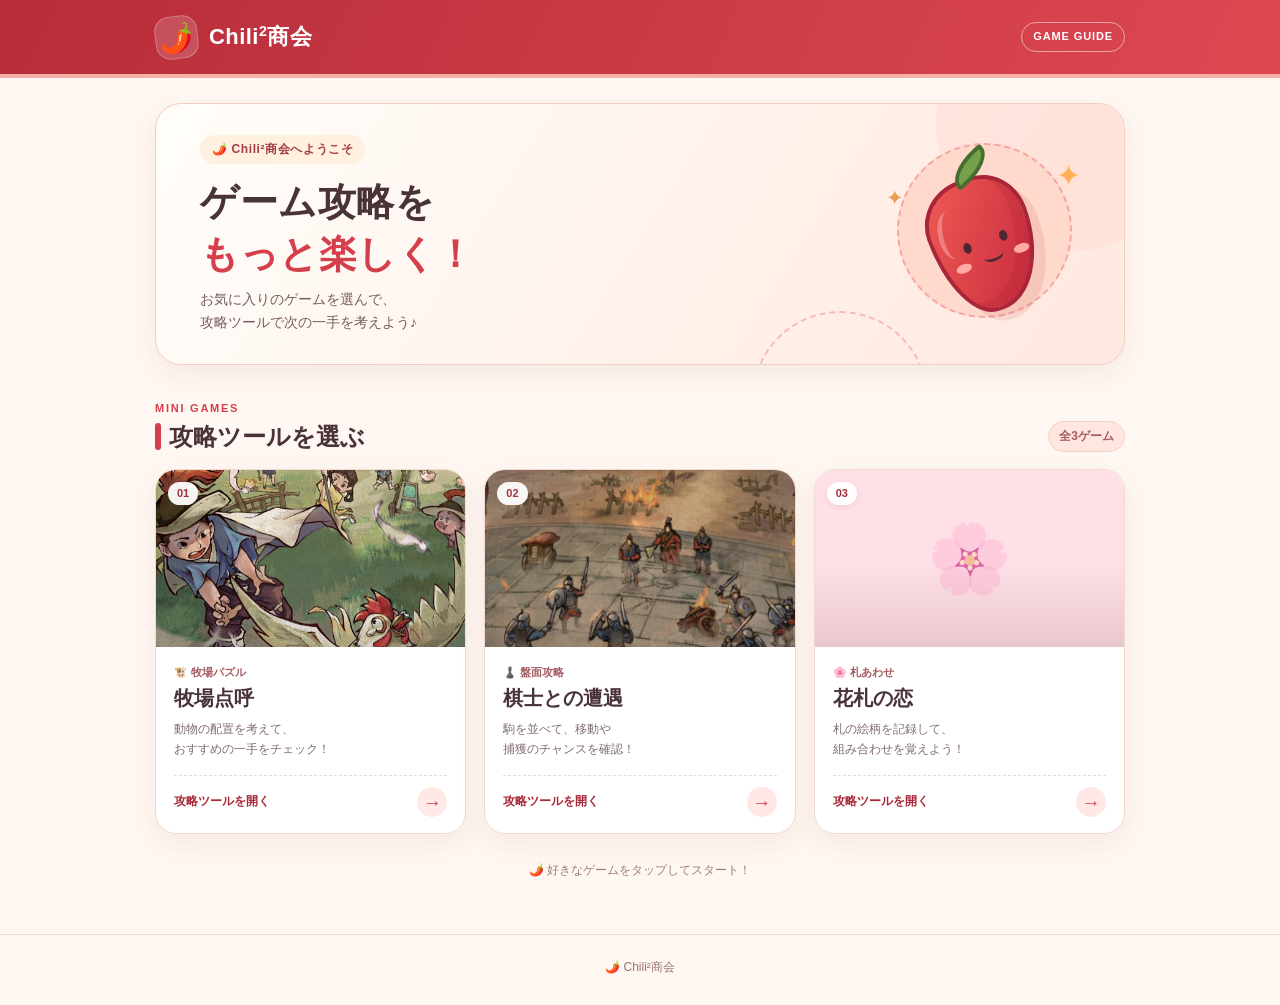
==== commit a3a21046: "Update index.html" ====
--- a/index.html
+++ b/index.html
@@ -1,327 +1,378 @@
-
 <!DOCTYPE html>
 <html lang="ja">
 <head>
   <meta charset="UTF-8">
-  <meta name="viewport" content="width=device-width, initial-scale=1.0">
-  <title>Chili²商会 | コンテンツ</title>
-
+  <meta name="viewport" content="width=device-width, initial-scale=1">
+  <meta name="theme-color" content="#c93443">
+  <meta name="description" content="Chili²商会のゲーム攻略ツール。牧場点呼・棋士との遭遇・花札の恋をまとめたホームページです。">
+  <title>Chili²商会 | ゲーム攻略のひろば</title>
   <style>
-    * {
-      box-sizing: border-box;
-    }
-
+    :root {
+      --chili: #d53f4b;
+      --chili-dark: #a92939;
+      --ink: #493338;
+      --muted: #806c6e;
+      --cream: #fff8f2;
+      --paper: #fffdfa;
+      --border: #f1d9d2;
+      --green: #668f45;
+      --shadow: 0 9px 28px rgba(126, 43, 52, .08);
+    }
+
+    *, *::before, *::after { box-sizing: border-box; }
+    html { -webkit-text-size-adjust: 100%; }
     body {
       margin: 0;
-      font-family: "Helvetica Neue", Arial, sans-serif;
-      background: #f5f6fa;
-      color: #333;
+      min-width: 280px;
+      color: var(--ink);
+      background: var(--cream);
+      font-family: -apple-system, BlinkMacSystemFont, "Hiragino Kaku Gothic ProN", "Hiragino Sans", "Yu Gothic", Meiryo, sans-serif;
       line-height: 1.6;
     }
-
-    /* ヘッダー */
-    .top-bar {
-      background: linear-gradient(135deg, #d62828, #a4161a);
-      color: white;
-      text-align: center;
-      padding: 22px 15px;
-      box-shadow: 0 3px 12px rgba(0,0,0,0.12);
-    }
-
-    .logo {
-      font-size: 26px;
-      font-weight: 800;
-      letter-spacing: 1px;
-    }
-
-    .sub-title {
-      font-size: 13px;
-      margin-top: 4px;
-      opacity: 0.85;
-    }
-
-    /* メイン */
-    .container {
-      max-width: 1050px;
-      margin: 0 auto;
-      padding: 30px 20px 60px;
-    }
-
-    .section {
-      margin-bottom: 38px;
-    }
-
-    .section-title {
-      font-size: 21px;
-      font-weight: bold;
-      margin: 0 0 18px;
-      padding-left: 12px;
-      border-left: 5px solid #e63946;
-    }
-
-    /* 共通カード */
-    a {
-      text-decoration: none;
-      color: inherit;
-    }
-
-    .card {
-      display: block;
-      position: relative;
-      overflow: hidden;
-      border-radius: 16px;
-      box-shadow: 0 4px 14px rgba(0,0,0,0.09);
-      transition: transform 0.25s, box-shadow 0.25s;
-    }
-
-    .card:hover {
-      transform: translateY(-4px);
-      box-shadow: 0 9px 22px rgba(0,0,0,0.16);
-    }
-
-    .card:focus-visible {
-      outline: 3px solid #e63946;
-      outline-offset: 4px;
-    }
-
-    /* 服装報酬 */
-    .reward-card {
+    a { color: inherit; text-decoration: none; }
+    a:focus-visible { outline: 3px solid #e58c4d; outline-offset: 4px; }
+
+    /* ブランドヘッダー */
+    .site-header {
+      background: linear-gradient(115deg, #b72c3b 0%, #dd4851 100%);
+      color: #fff;
+      border-bottom: 4px solid #f5b0a7;
+    }
+    .header-inner {
+      max-width: 1020px;
+      min-height: 74px;
+      margin: auto;
+      padding: 12px 25px;
       display: flex;
       align-items: center;
       justify-content: space-between;
-      gap: 15px;
-      min-height: 135px;
-      background: linear-gradient(120deg, #fff0e4, #fffaf6);
-      border: 1px solid #f5d9c3;
-      padding: 25px 30px;
-    }
-
-    .reward-left {
+      gap: 12px;
+    }
+    .brand { display: flex; align-items: center; gap: 11px; font-weight: 900; letter-spacing: .02em; font-size: 22px; }
+    .brand-pepper {
+      width: 43px; height: 43px;
+      display: grid; place-items: center;
+      font-size: 28px;
+      background: rgba(255,255,255,.16);
+      border: 1px solid rgba(255,255,255,.25);
+      border-radius: 15px;
+      transform: rotate(-7deg);
+    }
+    .brand sup { font-size: .65em; }
+    .header-pill {
+      border: 1px solid rgba(255,255,255,.5);
+      border-radius: 999px;
+      padding: 5px 11px;
+      font-size: 11px;
+      font-weight: 800;
+      letter-spacing: .08em;
+      white-space: nowrap;
+    }
+
+    .page { max-width: 1020px; margin: auto; padding: 25px 25px 54px; }
+
+    /* ウェルカムエリア */
+    .hero {
+      position: relative;
+      min-height: 244px;
       display: flex;
       align-items: center;
-      gap: 20px;
-    }
-
-    .reward-icon {
+      overflow: hidden;
+      background: linear-gradient(122deg, #fffdf9 4%, #ffe8df 100%);
+      border: 1px solid #f1cec4;
+      border-radius: 26px;
+      box-shadow: var(--shadow);
+      padding: 31px 44px;
+    }
+    .hero::before, .hero::after {
+      content: "";
+      position: absolute;
+      border-radius: 50%;
+      pointer-events: none;
+    }
+    .hero::before { width: 260px; height: 260px; background: #ffddd5; right: -72px; top: -112px; opacity: .55; }
+    .hero::after { width: 176px; height: 176px; border: 2px dashed #f7bcb4; bottom: -123px; right: 196px; }
+    .hero-content { position: relative; z-index: 2; max-width: 570px; }
+    .eyebrow {
+      display: inline-flex; align-items: center; gap: 5px;
+      padding: 5px 12px;
+      border-radius: 999px;
+      background: #fff0df;
+      color: #a43c45;
+      font-size: 12px;
+      font-weight: 850;
+      letter-spacing: .05em;
+    }
+    h1 {
+      margin: 12px 0 8px;
+      font-size: clamp(27px, 3.7vw, 38px);
+      line-height: 1.37;
+      letter-spacing: .015em;
+    }
+    h1 em { color: var(--chili); font-style: normal; }
+    .hero-copy { max-width: 470px; margin: 0; color: #775b5e; font-size: 14px; }
+
+    /* CSSで作った小さなチリのマスコット（画像ファイル不要） */
+    .mascot-area {
+      flex: 0 0 210px;
+      height: 194px;
+      margin-left: auto;
+      position: relative;
+      z-index: 1;
+    }
+    .mascot-halo {
+      width: 175px; height: 175px;
+      position: absolute; right: 8px; top: 6px;
+      border-radius: 50%;
+      background: #ffd9cb;
+      border: 2px dashed #f5a5a2;
+    }
+    .mascot-halo::after { content: "✦"; color: #ffb057; font-size: 30px; position: absolute; right: -11px; top: 7px; }
+    .pepper {
+      position: absolute;
+      width: 104px; height: 136px;
+      right: 44px; top: 39px;
+      background: linear-gradient(125deg, #ef5a54, #c5283c);
+      border: 4px solid #a92539;
+      border-radius: 52% 48% 60% 48% / 38% 39% 73% 75%;
+      transform: rotate(-20deg);
+      box-shadow: inset -12px -9px 0 rgba(130,13,35,.11), 8px 12px 0 rgba(183,58,61,.12);
+    }
+    .pepper::before {
+      content: "";
+      position: absolute;
+      width: 46px; height: 22px;
+      background: #75a14c;
+      border: 4px solid #476d32;
+      border-radius: 80% 10% 80% 10%;
+      top: -24px; left: 38px;
+      transform: rotate(-23deg);
+    }
+    .pepper::after {
+      content: "";
+      position: absolute;
+      left: 7px; top: 20px; width: 28px; height: 49px;
+      border-left: 5px solid rgba(255,255,255,.28);
+      border-radius: 50%;
+      transform: rotate(8deg);
+    }
+    .eye { position: absolute; width: 8px; height: 11px; background: #4e2831; border-radius: 50%; top: 57px; }
+    .eye.left { left: 27px; } .eye.right { left: 65px; }
+    .blush { position: absolute; width: 16px; height: 9px; background: #ffaaa3; border-radius: 50%; top: 76px; }
+    .blush.left { left: 13px; } .blush.right { left: 74px; }
+    .smile { position: absolute; top: 72px; left: 43px; width: 20px; height: 12px; border-bottom: 3px solid #512a33; border-radius: 0 0 50% 50%; }
+    .mascot-sparkle { position: absolute; font-size: 21px; color: #e49d53; right: 176px; top: 44px; }
+
+    /* ゲームカード */
+    .games { margin-top: 35px; }
+    .section-head { display: flex; align-items: flex-end; justify-content: space-between; margin-bottom: 17px; gap: 10px; }
+    .section-kicker { margin: 0 0 3px; font-size: 11px; font-weight: 900; color: var(--chili); letter-spacing: .16em; }
+    .section-title { display: flex; gap: 8px; align-items: center; font-size: 24px; line-height: 1.3; font-weight: 900; margin: 0; }
+    .section-title::before { content: ""; background: var(--chili); width: 6px; height: 27px; border-radius: 999px; }
+    .count { color: #a75a61; background: #ffe6df; border: 1px solid #f4d0c8; font-size: 12px; font-weight: 800; padding: 5px 10px; border-radius: 999px; white-space: nowrap; }
+    .game-grid { display: grid; grid-template-columns: repeat(3, minmax(0,1fr)); gap: 18px; }
+    .game-card {
+      background: #fff;
+      border: 1px solid var(--border);
+      border-radius: 21px;
+      box-shadow: var(--shadow);
+      overflow: hidden;
       display: flex;
-      justify-content: center;
+      flex-direction: column;
+      min-width: 0;
+      transition: transform .18s ease, box-shadow .18s ease, border-color .18s ease;
+    }
+    .game-card:hover { transform: translateY(-4px); border-color: #eeb3b2; box-shadow: 0 15px 30px rgba(133,49,60,.13); }
+    .game-card:active { transform: scale(.985); }
+    .game-media {
+      position: relative;
+      overflow: hidden;
+      height: 177px;
+      display: grid;
+      place-items: center;
+      isolation: isolate;
+    }
+    .game-media::after {
+      content: "";
+      position: absolute;
+      inset: 0;
+      background: linear-gradient(0deg, rgba(69,32,33,.13), transparent 48%);
+      pointer-events: none;
+      z-index: 2;
+    }
+    .game-media.farm { background: #ffe0b9; }
+    .game-media.chess { background: #e9e1fa; }
+    .game-media.hanafuda { background: #ffe0e6; }
+    .media-fallback { font-size: 68px; opacity: .55; }
+    .game-media img { width: 100%; height: 100%; object-fit: cover; position: absolute; inset: 0; z-index: 1; transition: transform .25s ease; }
+    .game-card:hover .game-media img { transform: scale(1.04); }
+    .media-tag {
+      position: absolute; left: 12px; top: 12px; z-index: 3;
+      color: #9f3140;
+      background: rgba(255,255,255,.94);
+      font-size: 11px; font-weight: 900;
+      padding: 3px 9px; border-radius: 999px;
+      box-shadow: 0 2px 6px rgba(79,33,39,.08);
+    }
+    .game-info { display: flex; flex-direction: column; flex: 1; padding: 17px 18px 16px; }
+    .game-kind { margin: 0 0 3px; color: #a45b60; font-size: 11px; font-weight: 800; }
+    .game-title { margin: 0; font-size: 20px; font-weight: 900; line-height: 1.45; }
+    .game-description { margin: 7px 0 15px; font-size: 12px; color: var(--muted); line-height: 1.65; }
+    .card-link {
+      margin-top: auto;
+      padding-top: 11px;
+      border-top: 1px dashed #efd9d6;
+      display: flex;
       align-items: center;
-      width: 75px;
-      height: 75px;
-      border-radius: 18px;
-      background: white;
-      font-size: 39px;
-      flex-shrink: 0;
-    }
-
-    .reward-name {
-      font-size: 23px;
-      font-weight: bold;
-      color: #8e2929;
-    }
-
-    .reward-description {
-      font-size: 14px;
-      color: #777;
-      margin-top: 5px;
-    }
-
-    .reward-arrow {
-      font-size: 26px;
-      color: #b93838;
-    }
-
-    /* ミニゲーム */
-    .game-grid {
-      display: grid;
-      grid-template-columns: repeat(3, minmax(0, 1fr));
-      gap: 20px;
-    }
-
-    .game-card {
-      background-color: #353745;
-    }
-
-    .game-image {
-      height: 185px;
-      background-position: center;
-      background-size: cover;
-      background-repeat: no-repeat;
-      transition: transform 0.3s;
-    }
-
-    .game-card:hover .game-image {
-      transform: scale(1.04);
-    }
-
-    .game-info {
-      position: relative;
-      background: white;
-      text-align: center;
-      padding: 17px 10px;
-    }
-
-    .game-title {
-      font-size: 18px;
-      font-weight: bold;
-      color: #333;
-    }
-
-    .game-hint {
+      justify-content: space-between;
+      gap: 8px;
+      color: var(--chili-dark);
       font-size: 12px;
-      color: #999;
-      margin-top: 3px;
-    }
-
-    /* フッター */
-    .footer {
-      text-align: center;
-      font-size: 12px;
-      color: #aaa;
-      padding: 10px 0 25px;
-    }
-
-    /* スマホ */
-    @media (max-width: 650px) {
-      .top-bar {
-        padding: 18px 12px;
-      }
-
-      .logo {
-        font-size: 23px;
-      }
-
-      .container {
-        padding: 24px 15px 35px;
-      }
-
-      .section-title {
-        font-size: 19px;
-      }
-
-      .reward-card {
-        padding: 20px;
-        min-height: 110px;
-      }
-
-      .reward-icon {
-        width: 58px;
-        height: 58px;
-        font-size: 31px;
-      }
-
-      .reward-left {
-        gap: 13px;
-      }
-
-      .reward-name {
-        font-size: 19px;
-      }
-
-      .reward-description {
-        font-size: 12px;
-      }
-
-      .game-grid {
-        grid-template-columns: 1fr;
-        gap: 17px;
-      }
-
-      .game-image {
-        height: 190px;
-      }
-
-      .game-info {
-        padding: 13px;
-      }
-    }
-
+      font-weight: 850;
+    }
+    .arrow {
+      display: grid; place-items: center;
+      width: 30px; height: 30px;
+      border-radius: 50%;
+      background: #ffe8e5;
+      color: var(--chili);
+      font-size: 19px;
+      line-height: 1;
+    }
+    .foot-note { text-align: center; margin: 27px 0 0; font-size: 12px; color: #a17b7c; }
+    .footer { border-top: 1px solid #eedbd3; padding: 23px 16px 28px; color: #9b7376; text-align: center; font-size: 12px; }
+
+    /* スマホは小さくまとまる横長カード */
+    @media (max-width: 700px) {
+      .header-inner { min-height: 62px; padding: 10px 16px; }
+      .brand { font-size: 19px; gap: 9px; }
+      .brand-pepper { width: 36px; height: 36px; font-size: 23px; border-radius: 12px; }
+      .header-pill { font-size: 10px; padding: 4px 9px; }
+      .page { padding: 16px 14px 37px; }
+      .hero { min-height: 193px; padding: 22px 17px 24px; border-radius: 20px; }
+      .hero-content { max-width: calc(100% - 95px); }
+      .eyebrow { font-size: 10px; padding: 4px 9px; }
+      h1 { font-size: clamp(20px, 5.6vw, 27px); margin: 10px 0 7px; }
+      .hero-copy { font-size: 11px; line-height: 1.55; }
+      .mascot-area { flex-basis: 96px; height: 130px; position: absolute; right: 4px; bottom: 17px; }
+      .mascot-halo { width: 110px; height: 110px; right: 0; top: 8px; }
+      .pepper { transform: rotate(-20deg) scale(.68); transform-origin: top right; right: 31px; top: 32px; }
+      .mascot-sparkle { right: 101px; top: 16px; font-size: 14px; }
+      .hero::after { display: none; }
+      .games { margin-top: 27px; }
+      .section-head { margin-bottom: 13px; }
+      .section-title { font-size: 20px; }
+      .section-title::before { height: 23px; }
+      .game-grid { grid-template-columns: 1fr; gap: 12px; }
+      .game-card { flex-direction: row; min-height: 132px; border-radius: 18px; }
+      .game-media { width: 122px; height: auto; min-height: 132px; flex: 0 0 122px; }
+      .media-fallback { font-size: 49px; }
+      .media-tag { left: 7px; top: 8px; font-size: 9px; padding: 2px 6px; }
+      .game-info { padding: 12px 13px 11px; min-width: 0; }
+      .game-kind { font-size: 10px; }
+      .game-title { font-size: 18px; }
+      .game-description { font-size: 11px; margin: 3px 0 6px; line-height: 1.5; }
+      .card-link { padding-top: 6px; font-size: 11px; }
+      .arrow { width: 24px; height: 24px; font-size: 16px; }
+      .foot-note { margin-top: 22px; }
+    }
+    @media (max-width: 340px) {
+      .header-pill { display: none; }
+      .hero { padding: 19px 13px; }
+      .hero-content { max-width: calc(100% - 79px); }
+      .eyebrow { font-size: 9px; }
+      h1 { font-size: 20px; }
+      .hero-copy { font-size: 10px; }
+      .mascot-area { right: -9px; transform: scale(.83); transform-origin: right bottom; }
+      .game-media { width: 103px; flex-basis: 103px; }
+      .game-info { padding-left: 11px; padding-right: 10px; }
+      .game-title { font-size: 17px; }
+      .game-description { font-size: 10px; }
+    }
     @media (prefers-reduced-motion: reduce) {
-      .card,
-      .game-image {
-        transition: none;
-      }
+      .game-card, .game-media img { transition: none; }
     }
   </style>
 </head>
-
 <body>
-
-  <!-- ヘッダー -->
-  <header class="top-bar">
-    <div class="logo">🌶️ Chili²商会</div>
-    <div class="sub-title">ゲームコンテンツポータル</div>
+  <header class="site-header">
+    <div class="header-inner">
+      <div class="brand"><span class="brand-pepper" aria-hidden="true">🌶️</span><span>Chili<sup>2</sup>商会</span></div>
+      <span class="header-pill">GAME GUIDE</span>
+    </div>
   </header>
 
-  <main class="container">
-    <!-- ミニゲーム -->
-    <section class="section">
-      <h2 class="section-title">🎮 ミニゲーム</h2>
-
-      <div class="game-grid">
-
-        <!-- 牧場点呼 -->
-        <a
-          href="minigame/牧場点呼.html"
-          class="card game-card"
-          target="_blank"
-          rel="noopener noreferrer"
-        >
-          <div
-            class="game-image"
-            style="background-image: url('image/牧場点呼.png');"
-          ></div>
-
-          <div class="game-info">
-            <div class="game-title">🐄 牧場点呼</div>
-            <div class="game-hint">タップしてプレイ ❯</div>
-          </div>
-        </a>
-
-        <!-- 棋士との遭遇 -->
-        <a
-          href="minigame/棋士との遭遇.html"
-          class="card game-card"
-          target="_blank"
-          rel="noopener noreferrer"
-        >
-          <div
-            class="game-image"
-            style="background-image: url('image/棋士との遭遇.png');"
-          ></div>
-
-          <div class="game-info">
-            <div class="game-title">♟️ 棋士との遭遇</div>
-            <div class="game-hint">タップしてプレイ ❯</div>
-          </div>
-        </a>
-
-        <!-- 花札の恋 -->
-        <a
-          href="minigame/花札の恋.html"
-          class="card game-card"
-          target="_blank"
-          rel="noopener noreferrer"
-        >
-          <div
-            class="game-image"
-            style="background-image: url('image/花札の恋.png');"
-          ></div>
-
-          <div class="game-info">
-            <div class="game-title">🌸 花札の恋</div>
-            <div class="game-hint">タップしてプレイ ❯</div>
-          </div>
-        </a>
-
+  <main class="page">
+    <section class="hero" aria-labelledby="home-title">
+      <div class="hero-content">
+        <span class="eyebrow">🌶️ Chili²商会へようこそ</span>
+        <h1 id="home-title">ゲーム攻略を<br><em>もっと楽しく！</em></h1>
+        <p class="hero-copy">お気に入りのゲームを選んで、<br>攻略ツールで次の一手を考えよう♪</p>
+      </div>
+      <div class="mascot-area" aria-hidden="true">
+        <div class="mascot-halo"></div>
+        <div class="mascot-sparkle">✦</div>
+        <div class="pepper">
+          <span class="eye left"></span><span class="eye right"></span>
+          <span class="blush left"></span><span class="blush right"></span>
+          <span class="smile"></span>
+        </div>
       </div>
     </section>
 
+    <section class="games" aria-labelledby="games-title">
+      <div class="section-head">
+        <div>
+          <p class="section-kicker">MINI GAMES</p>
+          <h2 class="section-title" id="games-title">攻略ツールを選ぶ</h2>
+        </div>
+        <span class="count">全3ゲーム</span>
+      </div>
+      <div class="game-grid">
+        <a class="game-card" href="minigame/牧場点呼.html" target="_blank" rel="noopener noreferrer" aria-label="牧場点呼の攻略ツールを開く（新しいタブ）">
+          <div class="game-media farm">
+            <span class="media-fallback" aria-hidden="true">🐄</span>
+            <img src="image/牧場点呼.png" alt="" loading="lazy" onerror="this.remove()">
+            <span class="media-tag">01</span>
+          </div>
+          <div class="game-info">
+            <p class="game-kind">🐮 牧場パズル</p>
+            <h3 class="game-title">牧場点呼</h3>
+            <p class="game-description">動物の配置を考えて、<br>おすすめの一手をチェック！</p>
+            <div class="card-link"><span>攻略ツールを開く</span><span class="arrow" aria-hidden="true">→</span></div>
+          </div>
+        </a>
+        <a class="game-card" href="minigame/棋士との遭遇.html" target="_blank" rel="noopener noreferrer" aria-label="棋士との遭遇の攻略ツールを開く（新しいタブ）">
+          <div class="game-media chess">
+            <span class="media-fallback" aria-hidden="true">♟️</span>
+            <img src="image/棋士との遭遇.png" alt="" loading="lazy" onerror="this.remove()">
+            <span class="media-tag">02</span>
+          </div>
+          <div class="game-info">
+            <p class="game-kind">♟️ 盤面攻略</p>
+            <h3 class="game-title">棋士との遭遇</h3>
+            <p class="game-description">駒を並べて、移動や<br>捕獲のチャンスを確認！</p>
+            <div class="card-link"><span>攻略ツールを開く</span><span class="arrow" aria-hidden="true">→</span></div>
+          </div>
+        </a>
+        <a class="game-card" href="minigame/花札の恋.html" target="_blank" rel="noopener noreferrer" aria-label="花札の恋の攻略ツールを開く（新しいタブ）">
+          <div class="game-media hanafuda">
+            <span class="media-fallback" aria-hidden="true">🌸</span>
+            <img src="image/花札の恋.png" alt="" loading="lazy" onerror="this.remove()">
+            <span class="media-tag">03</span>
+          </div>
+          <div class="game-info">
+            <p class="game-kind">🌸 札あわせ</p>
+            <h3 class="game-title">花札の恋</h3>
+            <p class="game-description">札の絵柄を記録して、<br>組み合わせを覚えよう！</p>
+            <div class="card-link"><span>攻略ツールを開く</span><span class="arrow" aria-hidden="true">→</span></div>
+          </div>
+        </a>
+      </div>
+      <p class="foot-note">🌶️ 好きなゲームをタップしてスタート！</p>
+    </section>
   </main>
 
-  <footer class="footer">
-    Chili²商会
-  </footer>
-
+  <footer class="footer">🌶️ Chili²商会</footer>
 </body>
 </html>
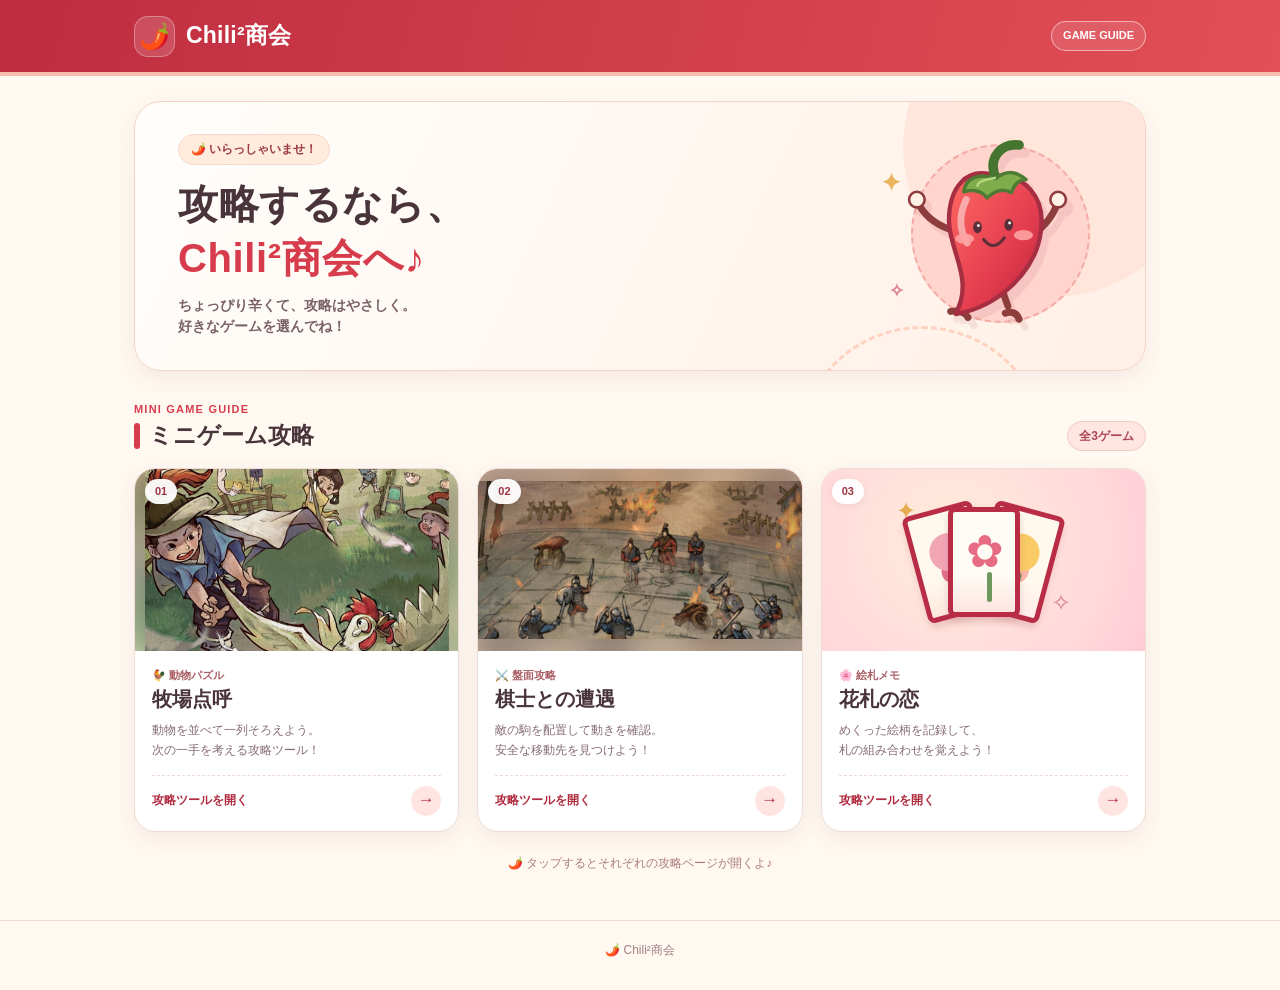
==== commit 8d2193ac: "Update print statement from 'Hello' to 'Goodbye'" ====
--- a/index.html
+++ b/index.html
@@ -2,377 +2,291 @@
 <html lang="ja">
 <head>
   <meta charset="UTF-8">
-  <meta name="viewport" content="width=device-width, initial-scale=1">
-  <meta name="theme-color" content="#c93443">
-  <meta name="description" content="Chili²商会のゲーム攻略ツール。牧場点呼・棋士との遭遇・花札の恋をまとめたホームページです。">
-  <title>Chili²商会 | ゲーム攻略のひろば</title>
+  <meta name="viewport" content="width=device-width, initial-scale=1.0">
+  <meta name="theme-color" content="#cf3648">
+  <meta name="description" content="Chili²商会のゲーム攻略サイト。牧場点呼・棋士との遭遇・花札の恋の攻略ツールへはこちらから。">
+  <title>Chili²商会 | みんなの攻略ひろば</title>
   <style>
     :root {
-      --chili: #d53f4b;
-      --chili-dark: #a92939;
-      --ink: #493338;
-      --muted: #806c6e;
-      --cream: #fff8f2;
-      --paper: #fffdfa;
-      --border: #f1d9d2;
-      --green: #668f45;
-      --shadow: 0 9px 28px rgba(126, 43, 52, .08);
-    }
-
+      --chili: #d73c4c;
+      --chili-deep: #a92537;
+      --chili-soft: #ffe7e4;
+      --cream: #fff9f2;
+      --ink: #49343b;
+      --muted: #856b71;
+      --line: #f1dcd5;
+      --green: #739d49;
+      --shadow: 0 7px 22px rgba(141, 61, 64, .085);
+    }
     *, *::before, *::after { box-sizing: border-box; }
     html { -webkit-text-size-adjust: 100%; }
     body {
       margin: 0;
       min-width: 280px;
+      background: var(--cream);
       color: var(--ink);
-      background: var(--cream);
       font-family: -apple-system, BlinkMacSystemFont, "Hiragino Kaku Gothic ProN", "Hiragino Sans", "Yu Gothic", Meiryo, sans-serif;
-      line-height: 1.6;
+      line-height: 1.55;
     }
     a { color: inherit; text-decoration: none; }
-    a:focus-visible { outline: 3px solid #e58c4d; outline-offset: 4px; }
-
-    /* ブランドヘッダー */
+    a:focus-visible { outline: 3px solid #e68c4b; outline-offset: 4px; }
     .site-header {
-      background: linear-gradient(115deg, #b72c3b 0%, #dd4851 100%);
-      color: #fff;
-      border-bottom: 4px solid #f5b0a7;
+      background: linear-gradient(105deg, #be2d40 0%, #e34f56 100%);
+      color: white;
+      border-bottom: 4px solid #f9bdaf;
     }
     .header-inner {
-      max-width: 1020px;
-      min-height: 74px;
-      margin: auto;
-      padding: 12px 25px;
-      display: flex;
-      align-items: center;
-      justify-content: space-between;
-      gap: 12px;
-    }
-    .brand { display: flex; align-items: center; gap: 11px; font-weight: 900; letter-spacing: .02em; font-size: 22px; }
+      max-width: 1060px; min-height: 72px; padding: 12px 24px; margin: auto;
+      display: flex; align-items: center; justify-content: space-between; gap: 12px;
+    }
+    .brand { display: inline-flex; gap: 11px; align-items: center; font-weight: 900; letter-spacing: .01em; font-size: 23px; white-space: nowrap; }
     .brand-pepper {
-      width: 43px; height: 43px;
-      display: grid; place-items: center;
-      font-size: 28px;
-      background: rgba(255,255,255,.16);
-      border: 1px solid rgba(255,255,255,.25);
-      border-radius: 15px;
-      transform: rotate(-7deg);
-    }
-    .brand sup { font-size: .65em; }
-    .header-pill {
-      border: 1px solid rgba(255,255,255,.5);
-      border-radius: 999px;
-      padding: 5px 11px;
-      font-size: 11px;
-      font-weight: 800;
-      letter-spacing: .08em;
-      white-space: nowrap;
-    }
-
-    .page { max-width: 1020px; margin: auto; padding: 25px 25px 54px; }
-
-    /* ウェルカムエリア */
+      display: grid; place-items: center; width: 41px; height: 41px;
+      background: rgba(255,255,255,.15); border: 1px solid rgba(255,255,255,.3);
+      border-radius: 14px; font-size: 25px;
+    }
+    .header-label {
+      border: 1px solid rgba(255,255,255,.52); background: rgba(255,255,255,.11);
+      border-radius: 99px; padding: 5px 11px; font-size: 11px; font-weight: 800;
+    }
+    main { max-width: 1060px; margin: auto; padding: 25px 24px 48px; }
     .hero {
-      position: relative;
-      min-height: 244px;
-      display: flex;
-      align-items: center;
-      overflow: hidden;
-      background: linear-gradient(122deg, #fffdf9 4%, #ffe8df 100%);
-      border: 1px solid #f1cec4;
-      border-radius: 26px;
-      box-shadow: var(--shadow);
-      padding: 31px 44px;
-    }
-    .hero::before, .hero::after {
-      content: "";
-      position: absolute;
-      border-radius: 50%;
-      pointer-events: none;
-    }
-    .hero::before { width: 260px; height: 260px; background: #ffddd5; right: -72px; top: -112px; opacity: .55; }
-    .hero::after { width: 176px; height: 176px; border: 2px dashed #f7bcb4; bottom: -123px; right: 196px; }
-    .hero-content { position: relative; z-index: 2; max-width: 570px; }
+      position: relative; overflow: hidden; isolation: isolate;
+      display: flex; align-items: center; justify-content: space-between; min-height: 246px;
+      background: linear-gradient(115deg, #fffefb 0%, #fff0e6 100%);
+      border: 1px solid #f4d3c8; box-shadow: var(--shadow);
+      border-radius: 27px; padding: 28px 33px 28px 43px;
+    }
+    .hero::before {
+      content: ""; position: absolute; z-index: -1; width: 300px; height: 300px;
+      border-radius: 50%; right: -58px; top: -105px; background: #ffe0d4; opacity: .68;
+    }
+    .hero::after {
+      content: ""; position: absolute; z-index: -1; width: 250px; height: 250px;
+      border: 3px dashed #ffc3ae; border-radius: 50%; right: 98px; bottom: -206px; opacity: .7;
+    }
+    .hero-content { z-index: 2; flex: 1 1 auto; }
     .eyebrow {
-      display: inline-flex; align-items: center; gap: 5px;
-      padding: 5px 12px;
-      border-radius: 999px;
-      background: #fff0df;
-      color: #a43c45;
-      font-size: 12px;
-      font-weight: 850;
-      letter-spacing: .05em;
-    }
-    h1 {
-      margin: 12px 0 8px;
-      font-size: clamp(27px, 3.7vw, 38px);
-      line-height: 1.37;
-      letter-spacing: .015em;
-    }
-    h1 em { color: var(--chili); font-style: normal; }
-    .hero-copy { max-width: 470px; margin: 0; color: #775b5e; font-size: 14px; }
-
-    /* CSSで作った小さなチリのマスコット（画像ファイル不要） */
-    .mascot-area {
-      flex: 0 0 210px;
-      height: 194px;
-      margin-left: auto;
-      position: relative;
-      z-index: 1;
-    }
-    .mascot-halo {
-      width: 175px; height: 175px;
-      position: absolute; right: 8px; top: 6px;
-      border-radius: 50%;
-      background: #ffd9cb;
-      border: 2px dashed #f5a5a2;
-    }
-    .mascot-halo::after { content: "✦"; color: #ffb057; font-size: 30px; position: absolute; right: -11px; top: 7px; }
-    .pepper {
-      position: absolute;
-      width: 104px; height: 136px;
-      right: 44px; top: 39px;
-      background: linear-gradient(125deg, #ef5a54, #c5283c);
-      border: 4px solid #a92539;
-      border-radius: 52% 48% 60% 48% / 38% 39% 73% 75%;
-      transform: rotate(-20deg);
-      box-shadow: inset -12px -9px 0 rgba(130,13,35,.11), 8px 12px 0 rgba(183,58,61,.12);
-    }
-    .pepper::before {
-      content: "";
-      position: absolute;
-      width: 46px; height: 22px;
-      background: #75a14c;
-      border: 4px solid #476d32;
-      border-radius: 80% 10% 80% 10%;
-      top: -24px; left: 38px;
-      transform: rotate(-23deg);
-    }
-    .pepper::after {
-      content: "";
-      position: absolute;
-      left: 7px; top: 20px; width: 28px; height: 49px;
-      border-left: 5px solid rgba(255,255,255,.28);
-      border-radius: 50%;
-      transform: rotate(8deg);
-    }
-    .eye { position: absolute; width: 8px; height: 11px; background: #4e2831; border-radius: 50%; top: 57px; }
-    .eye.left { left: 27px; } .eye.right { left: 65px; }
-    .blush { position: absolute; width: 16px; height: 9px; background: #ffaaa3; border-radius: 50%; top: 76px; }
-    .blush.left { left: 13px; } .blush.right { left: 74px; }
-    .smile { position: absolute; top: 72px; left: 43px; width: 20px; height: 12px; border-bottom: 3px solid #512a33; border-radius: 0 0 50% 50%; }
-    .mascot-sparkle { position: absolute; font-size: 21px; color: #e49d53; right: 176px; top: 44px; }
-
-    /* ゲームカード */
-    .games { margin-top: 35px; }
-    .section-head { display: flex; align-items: flex-end; justify-content: space-between; margin-bottom: 17px; gap: 10px; }
-    .section-kicker { margin: 0 0 3px; font-size: 11px; font-weight: 900; color: var(--chili); letter-spacing: .16em; }
-    .section-title { display: flex; gap: 8px; align-items: center; font-size: 24px; line-height: 1.3; font-weight: 900; margin: 0; }
-    .section-title::before { content: ""; background: var(--chili); width: 6px; height: 27px; border-radius: 999px; }
-    .count { color: #a75a61; background: #ffe6df; border: 1px solid #f4d0c8; font-size: 12px; font-weight: 800; padding: 5px 10px; border-radius: 999px; white-space: nowrap; }
+      display: inline-flex; align-items: center; gap: 6px;
+      font-size: 12px; font-weight: 900; color: #9d3c43;
+      background: #ffecdd; border: 1px solid #f7d7cb;
+      padding: 5px 12px; border-radius: 999px;
+    }
+    h1 { font-size: clamp(26px, 4vw, 40px); line-height: 1.35; margin: 12px 0 10px; letter-spacing: .015em; }
+    h1 strong { color: var(--chili); }
+    .hero-copy { margin: 0; color: #796167; font-size: 14px; font-weight: 600; }
+    .mascot {
+      position: relative; width: 235px; height: 212px; flex: 0 0 235px;
+      display: grid; place-items: center; margin-right: 1px;
+    }
+    .mascot::before { content:""; position:absolute; width:179px; height:179px; border-radius:50%; background:#ffd5ce; border:2px dashed #f4aba3; top:14px; right:21px; }
+    .mascot svg { position: relative; width: 204px; height: 208px; filter: drop-shadow(6px 8px 0 rgba(179,62,77,.1)); }
+    .mascot .shine { position:absolute; color:#eab45e; font-size:24px; font-weight:900; top:34px; left:5px; }
+    .mascot .shine.second { top:148px; left:13px; color:#dc8290; font-size:18px; }
+    .section { margin-top: 30px; }
+    .section-header { display: flex; justify-content: space-between; align-items: flex-end; gap: 10px; margin-bottom: 17px; }
+    .kicker { margin: 0 0 2px 0; color: var(--chili); font-size: 11px; font-weight: 900; letter-spacing: .11em; }
+    h2 { margin: 0; display:flex; align-items:center; gap:9px; font-size:23px; line-height:1.35; }
+    h2::before { content:""; display:block; width:6px; height:26px; border-radius:6px; background:var(--chili); }
+    .total { font-weight: 800; font-size: 12px; color: #ab4855; padding: 5px 11px; background: #ffe6e0; border: 1px solid #f1ccc5; border-radius: 100px; white-space:nowrap; }
     .game-grid { display: grid; grid-template-columns: repeat(3, minmax(0,1fr)); gap: 18px; }
     .game-card {
-      background: #fff;
-      border: 1px solid var(--border);
-      border-radius: 21px;
-      box-shadow: var(--shadow);
-      overflow: hidden;
-      display: flex;
-      flex-direction: column;
-      min-width: 0;
-      transition: transform .18s ease, box-shadow .18s ease, border-color .18s ease;
-    }
-    .game-card:hover { transform: translateY(-4px); border-color: #eeb3b2; box-shadow: 0 15px 30px rgba(133,49,60,.13); }
-    .game-card:active { transform: scale(.985); }
-    .game-media {
-      position: relative;
-      overflow: hidden;
-      height: 177px;
-      display: grid;
-      place-items: center;
-      isolation: isolate;
-    }
-    .game-media::after {
-      content: "";
-      position: absolute;
-      inset: 0;
-      background: linear-gradient(0deg, rgba(69,32,33,.13), transparent 48%);
-      pointer-events: none;
-      z-index: 2;
-    }
-    .game-media.farm { background: #ffe0b9; }
-    .game-media.chess { background: #e9e1fa; }
-    .game-media.hanafuda { background: #ffe0e6; }
-    .media-fallback { font-size: 68px; opacity: .55; }
-    .game-media img { width: 100%; height: 100%; object-fit: cover; position: absolute; inset: 0; z-index: 1; transition: transform .25s ease; }
-    .game-card:hover .game-media img { transform: scale(1.04); }
-    .media-tag {
-      position: absolute; left: 12px; top: 12px; z-index: 3;
-      color: #9f3140;
-      background: rgba(255,255,255,.94);
-      font-size: 11px; font-weight: 900;
-      padding: 3px 9px; border-radius: 999px;
-      box-shadow: 0 2px 6px rgba(79,33,39,.08);
-    }
-    .game-info { display: flex; flex-direction: column; flex: 1; padding: 17px 18px 16px; }
-    .game-kind { margin: 0 0 3px; color: #a45b60; font-size: 11px; font-weight: 800; }
-    .game-title { margin: 0; font-size: 20px; font-weight: 900; line-height: 1.45; }
-    .game-description { margin: 7px 0 15px; font-size: 12px; color: var(--muted); line-height: 1.65; }
-    .card-link {
-      margin-top: auto;
-      padding-top: 11px;
-      border-top: 1px dashed #efd9d6;
-      display: flex;
-      align-items: center;
-      justify-content: space-between;
-      gap: 8px;
-      color: var(--chili-dark);
-      font-size: 12px;
-      font-weight: 850;
-    }
-    .arrow {
-      display: grid; place-items: center;
-      width: 30px; height: 30px;
-      border-radius: 50%;
-      background: #ffe8e5;
-      color: var(--chili);
-      font-size: 19px;
-      line-height: 1;
-    }
-    .foot-note { text-align: center; margin: 27px 0 0; font-size: 12px; color: #a17b7c; }
-    .footer { border-top: 1px solid #eedbd3; padding: 23px 16px 28px; color: #9b7376; text-align: center; font-size: 12px; }
-
-    /* スマホは小さくまとまる横長カード */
-    @media (max-width: 700px) {
-      .header-inner { min-height: 62px; padding: 10px 16px; }
-      .brand { font-size: 19px; gap: 9px; }
-      .brand-pepper { width: 36px; height: 36px; font-size: 23px; border-radius: 12px; }
-      .header-pill { font-size: 10px; padding: 4px 9px; }
-      .page { padding: 16px 14px 37px; }
-      .hero { min-height: 193px; padding: 22px 17px 24px; border-radius: 20px; }
-      .hero-content { max-width: calc(100% - 95px); }
-      .eyebrow { font-size: 10px; padding: 4px 9px; }
-      h1 { font-size: clamp(20px, 5.6vw, 27px); margin: 10px 0 7px; }
-      .hero-copy { font-size: 11px; line-height: 1.55; }
-      .mascot-area { flex-basis: 96px; height: 130px; position: absolute; right: 4px; bottom: 17px; }
-      .mascot-halo { width: 110px; height: 110px; right: 0; top: 8px; }
-      .pepper { transform: rotate(-20deg) scale(.68); transform-origin: top right; right: 31px; top: 32px; }
-      .mascot-sparkle { right: 101px; top: 16px; font-size: 14px; }
-      .hero::after { display: none; }
-      .games { margin-top: 27px; }
-      .section-head { margin-bottom: 13px; }
-      .section-title { font-size: 20px; }
-      .section-title::before { height: 23px; }
-      .game-grid { grid-template-columns: 1fr; gap: 12px; }
-      .game-card { flex-direction: row; min-height: 132px; border-radius: 18px; }
-      .game-media { width: 122px; height: auto; min-height: 132px; flex: 0 0 122px; }
-      .media-fallback { font-size: 49px; }
-      .media-tag { left: 7px; top: 8px; font-size: 9px; padding: 2px 6px; }
-      .game-info { padding: 12px 13px 11px; min-width: 0; }
-      .game-kind { font-size: 10px; }
-      .game-title { font-size: 18px; }
-      .game-description { font-size: 11px; margin: 3px 0 6px; line-height: 1.5; }
-      .card-link { padding-top: 6px; font-size: 11px; }
-      .arrow { width: 24px; height: 24px; font-size: 16px; }
-      .foot-note { margin-top: 22px; }
+      min-width: 0; display:flex; flex-direction:column; overflow:hidden;
+      background: #fff; border: 1px solid var(--line); border-radius: 21px;
+      box-shadow: var(--shadow); transition: transform .16s ease, box-shadow .16s ease, border-color .16s ease;
+    }
+    .game-card:hover { transform:translateY(-4px); box-shadow: 0 13px 26px rgba(141,61,64,.13); border-color:#efb9b0; }
+    .game-card:active { transform: scale(.992); }
+    .thumbnail { width:100%; aspect-ratio:16 / 9; position:relative; display:grid; place-items:center; overflow:hidden; background:#f2ded6; }
+    .thumbnail img {
+      display:block; position:absolute; inset:0; width:100%; height:100%; object-fit:contain;
+      z-index:2; transition: transform .18s ease;
+    }
+    .game-card:hover .thumbnail img { transform: scale(1.025); }
+    .thumbnail::before { content:""; position:absolute; inset:-13px; filter:blur(15px); opacity:.58; background-position:center; background-size:cover; }
+    .thumbnail.farm { background-color:#d2dfb6; }
+    .thumbnail.farm::before { background-image:url('image/牧場点呼.png'); }
+    .thumbnail.chess { background-color:#d9bfae; }
+    .thumbnail.chess::before { background-image:url('image/棋士との遭遇.png'); }
+    .thumb-number {
+      position:absolute; left:10px; top:10px; z-index:4;
+      padding:4px 10px; border-radius:99px; color:#9d3541; background:rgba(255,255,255,.95);
+      font-size:11px; font-weight:900; box-shadow:0 2px 8px rgba(37,22,21,.07);
+    }
+    /* 花札の画像がまだないときの専用イラスト。画像が追加されたら自動的に画像が上に表示されます。 */
+    .thumbnail.hanafuda { background: radial-gradient(circle at 40% 40%, #ffecda 0, #ffd9db 70%, #ffcbd6 100%); }
+    .hana-illustration { position:relative; width:180px; height:137px; display:block; }
+    .hana-card { position:absolute; top:15px; width:72px; height:110px; border-radius:7px; border:5px solid #b82c46; background:#fff8ef; box-shadow:0 5px 7px rgba(150,60,72,.18); }
+    .hana-card.left { transform:rotate(-15deg); left:21px; background:linear-gradient(#fff9ed 62%,#ffe7dd); }
+    .hana-card.mid { transform:rotate(0deg); left:55px; z-index:1; background:linear-gradient(#fffcf6 60%,#ffe5e0); }
+    .hana-card.right { transform:rotate(15deg); left:88px; background:linear-gradient(#fff9ed 65%,#ffebeb); }
+    .hana-card::before { content:""; position:absolute; width:38px; height:38px; border-radius:50%; background:#f1a5b5; top:21px; left:13px; box-shadow:0 20px 0 -7px #e36f8d; }
+    .hana-card::after { content:""; position:absolute; width:5px; height:30px; top:60px; left:34px; border-radius:4px; background:#6d985e; }
+    .hana-card.mid::before { content:"✿"; background:none; box-shadow:none; color:#e66b83; font-size:45px; line-height:38px; text-align:center; }
+    .hana-card.right::before { background:#f8cb66; box-shadow:0 18px 0 -6px #ffb5ac; }
+    .hana-star { position:absolute; top:0; left:3px; color:#e4ac4f; font-size:24px; }
+    .hana-star.end { top:92px; left:158px; color:#db8291; }
+    .hanafuda .custom-img { background:#ffe4dd; }
+    .game-info { flex:1; display:flex; flex-direction:column; padding:16px 17px 15px; }
+    .game-genre { color:#a95e65; font-weight:800; font-size:11px; margin:0 0 2px; }
+    .game-name { font-size:20px; line-height:1.35; font-weight:900; margin:0; }
+    .game-desc { margin:8px 0 14px; color:var(--muted); font-size:12px; line-height:1.65; }
+    .action { margin-top:auto; display:flex; align-items:center; justify-content:space-between; gap:6px; padding-top:10px; border-top:1px dashed #efd9d4; font-size:12px; color:#b12c40; font-weight:900; }
+    .action .arrow { display:grid; place-items:center; width:30px; height:30px; background:#ffe5e2; border-radius:50%; font-size:17px; }
+    .below { text-align:center; margin:22px 0 0; color:#aa7b7e; font-size:12px; }
+    footer { border-top:1px solid #efddd5; padding:20px 16px 30px; text-align:center; color:#a27f83; font-size:12px; }
+    @media (max-width: 820px) and (min-width: 601px) { .game-grid { grid-template-columns:repeat(2,minmax(0,1fr)); } }
+    @media (max-width: 600px) {
+      .header-inner { min-height:61px; padding:9px 15px; }
+      .brand { font-size:20px; gap:8px; }
+      .brand-pepper { width:36px; height:36px; font-size:23px; border-radius:11px; }
+      .header-label { font-size:10px; padding:4px 9px; }
+      main { padding:14px 14px 34px; }
+      .hero { min-height:190px; border-radius:21px; padding:19px 15px; }
+      .hero-content { padding-right:95px; }
+      .eyebrow { font-size:10px; padding:4px 9px; }
+      h1 { font-size: clamp(21px,5.6vw,29px); margin:10px 0 7px; line-height:1.3; }
+      .hero-copy { font-size:11px; max-width:220px; }
+      .mascot { position:absolute; bottom:7px; right:22px; width:124px; height:144px; transform:scale(.78); transform-origin:bottom right; }
+      .mascot::before { width:144px; height:144px; right:8px; top:4px; }
+      .mascot svg { width:167px; height:167px; }
+      .mascot .shine { top:2px; left:0; }
+      .mascot .shine.second { top:113px; }
+      .section { margin-top:26px; }
+      .section-header { margin-bottom:12px; }
+      .kicker { font-size:10px; }
+      h2 { font-size:19px; }
+      h2::before { height:21px; }
+      .total { font-size:11px; }
+      .game-grid { grid-template-columns:1fr; gap:14px; }
+      .game-card { border-radius:19px; }
+      .thumbnail { aspect-ratio: 16 / 8.4; }
+      .game-info { padding:11px 15px 12px; }
+      .game-name { font-size:19px; }
+      .game-desc { margin:4px 0 8px; font-size:11px; }
+      .action { padding-top:7px; }
+      .hana-illustration { transform:scale(.93); }
     }
     @media (max-width: 340px) {
-      .header-pill { display: none; }
-      .hero { padding: 19px 13px; }
-      .hero-content { max-width: calc(100% - 79px); }
-      .eyebrow { font-size: 9px; }
-      h1 { font-size: 20px; }
-      .hero-copy { font-size: 10px; }
-      .mascot-area { right: -9px; transform: scale(.83); transform-origin: right bottom; }
-      .game-media { width: 103px; flex-basis: 103px; }
-      .game-info { padding-left: 11px; padding-right: 10px; }
-      .game-title { font-size: 17px; }
-      .game-description { font-size: 10px; }
-    }
-    @media (prefers-reduced-motion: reduce) {
-      .game-card, .game-media img { transition: none; }
-    }
+      .header-label { display:none; }
+      .hero { padding:14px 12px; min-height:174px; }
+      .hero-content { padding-right:77px; }
+      .eyebrow { font-size:9px; }
+      .hero-copy { font-size:10px; }
+      .mascot { right:15px; transform:scale(.65); }
+    }
+    @media (prefers-reduced-motion: reduce) { .game-card, .thumbnail img { transition:none; } }
   </style>
 </head>
 <body>
   <header class="site-header">
     <div class="header-inner">
-      <div class="brand"><span class="brand-pepper" aria-hidden="true">🌶️</span><span>Chili<sup>2</sup>商会</span></div>
-      <span class="header-pill">GAME GUIDE</span>
+      <div class="brand"><span class="brand-pepper" aria-hidden="true">🌶️</span><span>Chili²商会</span></div>
+      <span class="header-label">GAME GUIDE</span>
     </div>
   </header>
 
-  <main class="page">
-    <section class="hero" aria-labelledby="home-title">
+  <main>
+    <section class="hero" aria-labelledby="welcome-title">
       <div class="hero-content">
-        <span class="eyebrow">🌶️ Chili²商会へようこそ</span>
-        <h1 id="home-title">ゲーム攻略を<br><em>もっと楽しく！</em></h1>
-        <p class="hero-copy">お気に入りのゲームを選んで、<br>攻略ツールで次の一手を考えよう♪</p>
-      </div>
-      <div class="mascot-area" aria-hidden="true">
-        <div class="mascot-halo"></div>
-        <div class="mascot-sparkle">✦</div>
-        <div class="pepper">
-          <span class="eye left"></span><span class="eye right"></span>
-          <span class="blush left"></span><span class="blush right"></span>
-          <span class="smile"></span>
-        </div>
+        <span class="eyebrow">🌶️ いらっしゃいませ！</span>
+        <h1 id="welcome-title">攻略するなら、<br><strong>Chili²商会へ♪</strong></h1>
+        <p class="hero-copy">ちょっぴり辛くて、攻略はやさしく。<br>好きなゲームを選んでね！</p>
+      </div>
+      <div class="mascot" aria-hidden="true">
+        <span class="shine">✦</span><span class="shine second">✧</span>
+        <!-- ピーマン状ではなく、しっかり先が尖った唐辛子のマスコット -->
+        <svg viewBox="0 0 220 240" xmlns="http://www.w3.org/2000/svg" focusable="false">
+          <defs>
+            <linearGradient id="pepper-red" x1="0" y1="0" x2="1" y2="1">
+              <stop offset="0%" stop-color="#ff6a61"/>
+              <stop offset="58%" stop-color="#e43e50"/>
+              <stop offset="100%" stop-color="#bd2239"/>
+            </linearGradient>
+          </defs>
+          <!-- ちいさな手と足 -->
+          <path d="M58 112 Q32 102 22 81" stroke="#8c3d3c" stroke-width="8" stroke-linecap="round" fill="none"/>
+          <path d="M155 118 Q176 104 184 80" stroke="#8c3d3c" stroke-width="8" stroke-linecap="round" fill="none"/>
+          <circle cx="21" cy="78" r="9" fill="#fff1e6" stroke="#8c3d3c" stroke-width="3"/>
+          <circle cx="184" cy="78" r="9" fill="#fff1e6" stroke="#8c3d3c" stroke-width="3"/>
+          <path d="M79 180 L69 207" stroke="#8c3d3c" stroke-width="8" stroke-linecap="round"/>
+          <path d="M117 175 L126 201" stroke="#8c3d3c" stroke-width="8" stroke-linecap="round"/>
+          <path d="M60 207 Q75 205 80 214" fill="none" stroke="#8c3d3c" stroke-width="8" stroke-linecap="round"/>
+          <path d="M123 209 Q135 205 139 216" fill="none" stroke="#8c3d3c" stroke-width="8" stroke-linecap="round"/>
+          <!-- 唐辛子の長く曲がった赤い実 -->
+          <path d="M110 50 C78 40 58 64 58 103 C59 139 87 169 66 210 C114 202 158 162 164 115 C170 74 145 49 110 50 Z" fill="url(#pepper-red)" stroke="#a52e42" stroke-width="5" stroke-linejoin="round"/>
+          <!-- つや -->
+          <path d="M78 78 Q65 105 79 128" fill="none" stroke="rgba(255,255,255,.48)" stroke-width="8" stroke-linecap="round"/>
+          <!-- 緑の茎＆大きなへた -->
+          <path d="M112 53 C102 29 119 13 139 15" fill="none" stroke="#46752f" stroke-width="11" stroke-linecap="round"/>
+          <path d="M112 54 C91 46 77 54 75 69 Q93 64 102 76 Q117 62 130 70 Q136 54 147 55 Q129 39 112 54 Z" fill="#80ad4b" stroke="#4d7b34" stroke-width="4" stroke-linejoin="round"/>
+          <path d="M111 53 Q91 56 91 62" stroke="#b7d782" stroke-width="3" stroke-linecap="round" fill="none"/>
+          <!-- かお -->
+          <ellipse cx="91" cy="110" rx="5" ry="7" fill="#592f3a"/>
+          <ellipse cx="127" cy="107" rx="5" ry="7" fill="#592f3a"/>
+          <circle cx="92" cy="108" r="1.7" fill="white"/>
+          <circle cx="128" cy="105" r="1.7" fill="white"/>
+          <ellipse cx="76" cy="123" rx="11" ry="6" fill="#ffa2a3" opacity=".9"/>
+          <ellipse cx="144" cy="119" rx="11" ry="6" fill="#ffa2a3" opacity=".9"/>
+          <path d="M98 124 Q110 139 122 122" fill="none" stroke="#592f3a" stroke-width="3.5" stroke-linecap="round"/>
+        </svg>
       </div>
     </section>
 
-    <section class="games" aria-labelledby="games-title">
-      <div class="section-head">
-        <div>
-          <p class="section-kicker">MINI GAMES</p>
-          <h2 class="section-title" id="games-title">攻略ツールを選ぶ</h2>
-        </div>
-        <span class="count">全3ゲーム</span>
-      </div>
+    <section class="section" aria-labelledby="games-heading">
+      <div class="section-header">
+        <div><p class="kicker">MINI GAME GUIDE</p><h2 id="games-heading">ミニゲーム攻略</h2></div>
+        <span class="total">全3ゲーム</span>
+      </div>
+
       <div class="game-grid">
-        <a class="game-card" href="minigame/牧場点呼.html" target="_blank" rel="noopener noreferrer" aria-label="牧場点呼の攻略ツールを開く（新しいタブ）">
-          <div class="game-media farm">
-            <span class="media-fallback" aria-hidden="true">🐄</span>
-            <img src="image/牧場点呼.png" alt="" loading="lazy" onerror="this.remove()">
-            <span class="media-tag">01</span>
+        <a href="minigame/牧場点呼.html" target="_blank" rel="noopener noreferrer" class="game-card" aria-label="牧場点呼の攻略ツールを開く（新しいタブ）">
+          <div class="thumbnail farm">
+            <img src="image/牧場点呼.png" alt="" loading="eager">
+            <span class="thumb-number">01</span>
           </div>
           <div class="game-info">
-            <p class="game-kind">🐮 牧場パズル</p>
-            <h3 class="game-title">牧場点呼</h3>
-            <p class="game-description">動物の配置を考えて、<br>おすすめの一手をチェック！</p>
-            <div class="card-link"><span>攻略ツールを開く</span><span class="arrow" aria-hidden="true">→</span></div>
+            <p class="game-genre">🐓 動物パズル</p>
+            <h3 class="game-name">牧場点呼</h3>
+            <p class="game-desc">動物を並べて一列そろえよう。<br>次の一手を考える攻略ツール！</p>
+            <div class="action"><span>攻略ツールを開く</span><span class="arrow" aria-hidden="true">→</span></div>
           </div>
         </a>
-        <a class="game-card" href="minigame/棋士との遭遇.html" target="_blank" rel="noopener noreferrer" aria-label="棋士との遭遇の攻略ツールを開く（新しいタブ）">
-          <div class="game-media chess">
-            <span class="media-fallback" aria-hidden="true">♟️</span>
-            <img src="image/棋士との遭遇.png" alt="" loading="lazy" onerror="this.remove()">
-            <span class="media-tag">02</span>
+
+        <a href="minigame/棋士との遭遇.html" target="_blank" rel="noopener noreferrer" class="game-card" aria-label="棋士との遭遇の攻略ツールを開く（新しいタブ）">
+          <div class="thumbnail chess">
+            <img src="image/棋士との遭遇.png" alt="" loading="eager">
+            <span class="thumb-number">02</span>
           </div>
           <div class="game-info">
-            <p class="game-kind">♟️ 盤面攻略</p>
-            <h3 class="game-title">棋士との遭遇</h3>
-            <p class="game-description">駒を並べて、移動や<br>捕獲のチャンスを確認！</p>
-            <div class="card-link"><span>攻略ツールを開く</span><span class="arrow" aria-hidden="true">→</span></div>
+            <p class="game-genre">⚔️ 盤面攻略</p>
+            <h3 class="game-name">棋士との遭遇</h3>
+            <p class="game-desc">敵の駒を配置して動きを確認。<br>安全な移動先を見つけよう！</p>
+            <div class="action"><span>攻略ツールを開く</span><span class="arrow" aria-hidden="true">→</span></div>
           </div>
         </a>
-        <a class="game-card" href="minigame/花札の恋.html" target="_blank" rel="noopener noreferrer" aria-label="花札の恋の攻略ツールを開く（新しいタブ）">
-          <div class="game-media hanafuda">
-            <span class="media-fallback" aria-hidden="true">🌸</span>
-            <img src="image/花札の恋.png" alt="" loading="lazy" onerror="this.remove()">
-            <span class="media-tag">03</span>
+
+        <a href="minigame/花札の恋.html" target="_blank" rel="noopener noreferrer" class="game-card" aria-label="花札の恋の攻略ツールを開く（新しいタブ）">
+          <div class="thumbnail hanafuda">
+            <span class="hana-illustration" aria-hidden="true">
+              <span class="hana-star">✦</span>
+              <span class="hana-card left"></span><span class="hana-card right"></span><span class="hana-card mid"></span>
+              <span class="hana-star end">✧</span>
+            </span>
+            <img src="image/花札の恋.png" alt="" loading="lazy" onerror="this.style.display='none'">
+            <span class="thumb-number">03</span>
           </div>
           <div class="game-info">
-            <p class="game-kind">🌸 札あわせ</p>
-            <h3 class="game-title">花札の恋</h3>
-            <p class="game-description">札の絵柄を記録して、<br>組み合わせを覚えよう！</p>
-            <div class="card-link"><span>攻略ツールを開く</span><span class="arrow" aria-hidden="true">→</span></div>
+            <p class="game-genre">🌸 絵札メモ</p>
+            <h3 class="game-name">花札の恋</h3>
+            <p class="game-desc">めくった絵柄を記録して、<br>札の組み合わせを覚えよう！</p>
+            <div class="action"><span>攻略ツールを開く</span><span class="arrow" aria-hidden="true">→</span></div>
           </div>
         </a>
       </div>
-      <p class="foot-note">🌶️ 好きなゲームをタップしてスタート！</p>
+      <p class="below">🌶️ タップするとそれぞれの攻略ページが開くよ♪</p>
     </section>
   </main>
-
-  <footer class="footer">🌶️ Chili²商会</footer>
+  <footer>🌶️ Chili²商会</footer>
 </body>
 </html>
